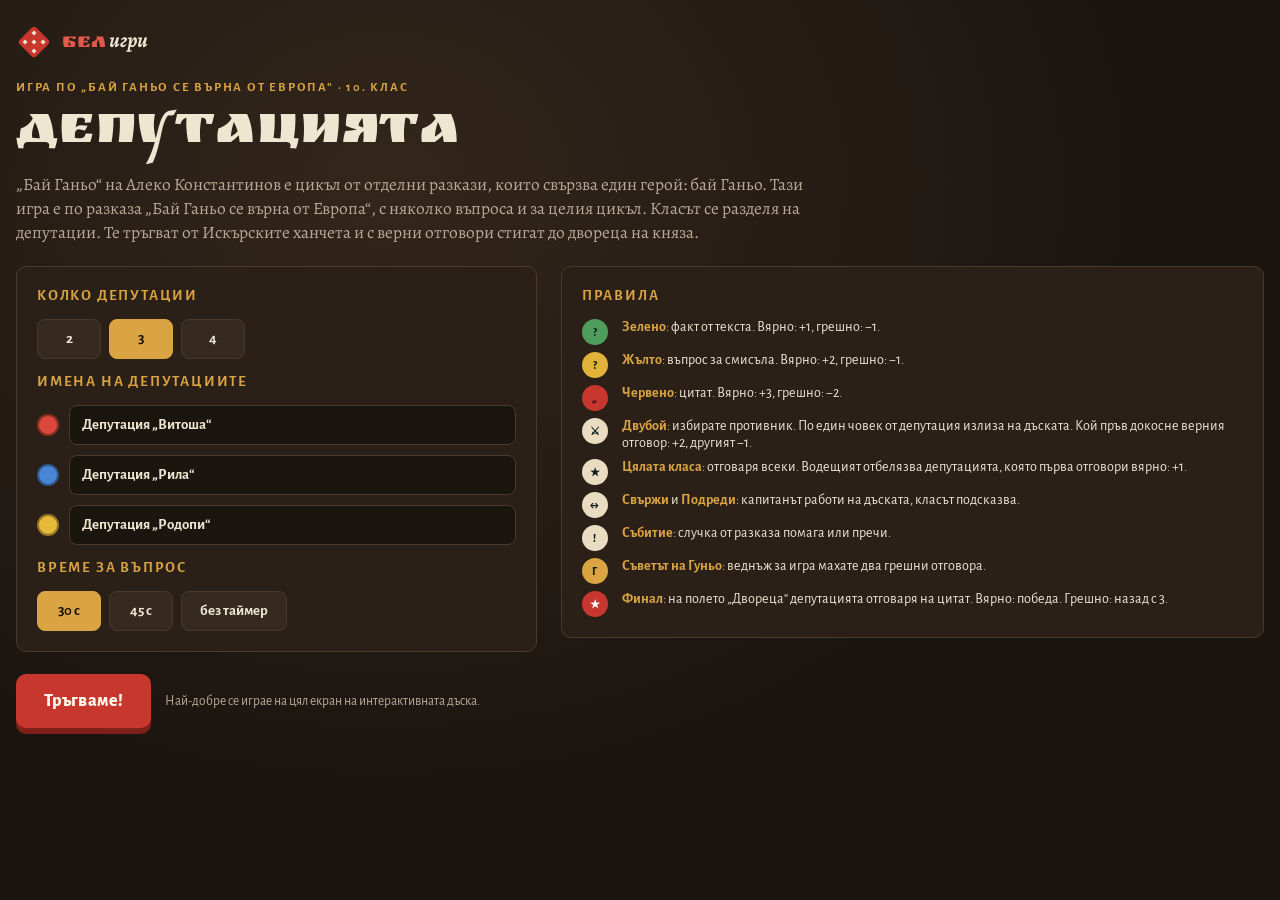
==== bai-ganyo/index.html @ 595e9473 "beligri.org — класни игри по литература за 10. клас Co-Authored-By: Claude Opus 5.5 <noreply@anthrop" ====
<!doctype html>
<html lang="bg">
<head>
<meta charset="utf-8">
<meta name="viewport" content="width=device-width,initial-scale=1,viewport-fit=cover">
<title>Депутацията · „Бай Ганьо се върна от Европа“</title>
<meta name="description" content="Игра за класа по „Бай Ганьо се върна от Европа“ на Алеко Константинов: депутации, зар, въпроси и цитати. 10. клас.">
<link rel="icon" href="/favicon.svg" type="image/svg+xml">
<link rel="preconnect" href="https://fonts.googleapis.com">
<link rel="preconnect" href="https://fonts.gstatic.com" crossorigin>
<link rel="stylesheet" href="https://fonts.googleapis.com/css2?family=Ruslan+Display&family=Alegreya:ital,wght@0,500;0,700;1,500&family=Alegreya+Sans:wght@400;500;700;800&display=swap">
<style>
/* Layout: one-screen game for a classroom board. Map on the left, chetas on the right, cards open over the map. */
:root {
  --ink: #1b1510;          /* coffee-house brown */
  --panel: #2a2018;
  --panel-2: #352920;
  --line: #4b3a2b;
  --linen: #efe6d2;        /* text */
  --muted: #bba996;
  --brass: #d9a441;        /* accent: brass of the Prater bandstand and old coins */
  --flag: #c8372d;
  --q-green: #4f9d5d;
  --q-yellow: #e0b23a;
  --q-red: #c8372d;
  --ok: #5fbf72;
  --bad: #e2584a;
  --font-display: "Ruslan Display", "Alegreya", Georgia, serif;
  --font-text: "Alegreya", Georgia, "Times New Roman", serif;
  --font-ui: "Alegreya Sans", "Segoe UI", Arial, sans-serif;
  --t1: #d9483b; --t2: #4a86d6; --t3: #e6b93a; --t4: #63b86e;
  color-scheme: dark;
}
html, body { height: 100%; }
body {
  background: radial-gradient(ellipse at 30% 20%, #33261b 0%, var(--ink) 60%) fixed, var(--ink);
  color: var(--linen);
  font-family: var(--font-ui);
  font-size: clamp(15px, 1.15vw, 20px);
  padding-left: max(16px, env(safe-area-inset-left, 0px));
  padding-right: max(16px, env(safe-area-inset-right, 0px));
  padding-block: 12px;
  box-sizing: border-box;
  overflow-x: hidden;
}
*, *::before, *::after { box-sizing: border-box; }
button { font: inherit; color: inherit; cursor: pointer; }
button:focus-visible, input:focus-visible { outline: 3px solid var(--brass); outline-offset: 2px; }
h1, h2, h3 { text-wrap: balance; margin: 0; }

/* ---------- setup ---------- */
#setup { max-width: 1360px; margin: 0 auto; display: grid; gap: 22px; padding-block: 12px; }
.title-block { display: grid; gap: 10px; }
.title-block .eyebrow { font-family: var(--font-ui); text-transform: uppercase; letter-spacing: .14em; color: var(--brass); font-weight: 700; font-size: .85em; }
.title-block h1 { font-family: var(--font-display); font-weight: 400; font-size: clamp(2.2rem, 4.4vw, 4.2rem); line-height: 1; color: var(--linen); }
.title-block p { font-family: var(--font-text); font-size: 1.15em; color: var(--muted); max-width: 90ch; margin: 0; }
.setup-grid { display: grid; grid-template-columns: 1fr 1.35fr; gap: 24px; align-items: start; }
.box { background: var(--panel); border: 1px solid var(--line); border-radius: 10px; padding: 20px; display: grid; gap: 14px; min-width: 0; }
.box h2 { font-family: var(--font-ui); font-size: 1em; text-transform: uppercase; letter-spacing: .12em; color: var(--brass); }
.seg { display: flex; gap: 8px; flex-wrap: wrap; }
.seg button { padding: 10px 18px; border-radius: 8px; border: 1px solid var(--line); background: var(--panel-2); font-weight: 700; min-width: 64px; }
.seg button[aria-pressed="true"] { background: var(--brass); color: #1b1407; border-color: var(--brass); }
.team-inputs { display: grid; gap: 10px; }
.team-row { display: flex; align-items: center; gap: 10px; }
.team-row .flag-dot { width: 22px; height: 22px; border-radius: 50%; flex: none; border: 2px solid rgba(0,0,0,.35); }
.team-row input { flex: 1; min-width: 0; padding: 10px 12px; border-radius: 8px; border: 1px solid var(--line); background: var(--ink); color: var(--linen); font: inherit; font-weight: 700; }
.rules { margin: 0; padding: 0; list-style: none; display: grid; gap: 7px; font-size: .95em; color: var(--linen); }
.rules li { display: grid; grid-template-columns: 30px 1fr; gap: 10px; align-items: start; }
.rules .chip { width: 26px; height: 26px; border-radius: 50%; display: grid; place-items: center; font-weight: 800; font-size: .8em; color: #10201b; }
.rules b { color: var(--brass); font-weight: 700; }
.primary { background: var(--flag); color: #fff6ea; border: 0; border-radius: 10px; padding: 16px 28px; font-weight: 800; font-size: 1.2em; letter-spacing: .02em; box-shadow: 0 6px 0 #7f1f19; transition: transform .1s, box-shadow .1s; }
.primary:active { transform: translateY(4px); box-shadow: 0 2px 0 #7f1f19; }
.secondary { background: transparent; border: 1px solid var(--line); border-radius: 8px; padding: 9px 14px; font-weight: 700; color: var(--linen); }
.start-row { display: flex; gap: 14px; align-items: center; flex-wrap: wrap; }
.note { color: var(--muted); font-size: .9em; }

/* ---------- game ---------- */
#game { height: 100%; display: grid; grid-template-columns: minmax(0, 1fr) clamp(260px, 22vw, 360px); gap: 16px; }
.board-wrap { min-width: 0; display: grid; grid-template-rows: auto 1fr auto; gap: 8px; min-height: 0; }
.topbar { display: flex; align-items: baseline; justify-content: space-between; gap: 12px; flex-wrap: wrap; }
.topbar h1 { font-family: var(--font-display); font-weight: 400; font-size: clamp(1.4rem, 2.4vw, 2.3rem); }
.topbar .tools { display: flex; gap: 8px; flex-wrap: wrap; }
.board { min-height: 0; display: grid; place-items: center; background: var(--panel); border: 1px solid var(--line); border-radius: 12px; overflow: hidden; }
.board svg { width: 100%; height: 100%; max-height: 100%; display: block; }
.legend { display: flex; gap: 14px; flex-wrap: wrap; font-size: .85em; color: var(--muted); }
.legend span { display: inline-flex; align-items: center; gap: 6px; }
.legend i { width: 14px; height: 14px; border-radius: 50%; display: inline-block; }

.side { display: grid; grid-template-rows: auto auto 1fr; gap: 12px; min-height: 0; min-width: 0; }
.turn-box { background: var(--panel); border: 1px solid var(--line); border-radius: 12px; padding: 16px; display: grid; gap: 12px; justify-items: center; text-align: center; }
.turn-label { font-size: .8em; text-transform: uppercase; letter-spacing: .14em; color: var(--muted); }
.turn-name { font-family: var(--font-text); font-weight: 700; font-size: 1.5em; line-height: 1.1; }
.dice { width: 112px; height: 112px; border-radius: 18px; background: #f3ead6; border: 0; display: grid; grid-template-columns: repeat(3, 1fr); grid-template-rows: repeat(3, 1fr); padding: 16px; box-shadow: 0 7px 0 #b7a986, 0 10px 24px rgba(0,0,0,.4); transition: transform .1s; }
.dice:active { transform: translateY(4px); box-shadow: 0 3px 0 #b7a986; }
.dice:disabled { opacity: .45; cursor: default; }
.dice .pip { width: 18px; height: 18px; border-radius: 50%; background: #1d1a14; place-self: center; visibility: hidden; }
.dice .pip.on { visibility: visible; }
.dice.rolling { animation: shake .5s linear; }
@keyframes shake { 0%{transform:rotate(0)} 25%{transform:rotate(-14deg)} 50%{transform:rotate(12deg)} 75%{transform:rotate(-8deg)} 100%{transform:rotate(0)} }
.dice-hint { font-size: .9em; color: var(--muted); min-height: 1.3em; }

.teams { display: grid; gap: 8px; }
.team-card { display: grid; grid-template-columns: 14px 1fr auto; gap: 10px; align-items: center; background: var(--panel); border: 1px solid var(--line); border-radius: 10px; padding: 10px 12px; }
.team-card.active { border-color: var(--brass); box-shadow: inset 0 0 0 1px var(--brass); }
.team-card .bar { width: 14px; height: 100%; min-height: 34px; border-radius: 4px; }
.team-card .nm { font-weight: 700; line-height: 1.15; min-width: 0; overflow-wrap: anywhere; }
.team-card .meta { font-size: .8em; color: var(--muted); display: flex; gap: 8px; flex-wrap: wrap; }
.team-card .pos { font-variant-numeric: tabular-nums; font-weight: 800; font-size: 1.2em; color: var(--brass); }
.log { background: var(--panel); border: 1px solid var(--line); border-radius: 12px; padding: 12px 14px; overflow: auto; min-height: 80px; }
.log h3 { font-size: .8em; text-transform: uppercase; letter-spacing: .14em; color: var(--muted); margin-bottom: 6px; }
.log ol { list-style: none; padding: 0; margin: 0; display: grid; gap: 6px; font-size: .9em; }
.log li:first-child { color: var(--linen); }
.log li { color: var(--muted); }

/* svg pieces */
.cell-circle { stroke: #0b1512; stroke-width: 3; }
.cell-icon { fill: #10201b; font-family: var(--font-ui); font-weight: 800; font-size: 22px; text-anchor: middle; dominant-baseline: central; pointer-events: none; }
.station-label { font-family: var(--font-ui); font-weight: 700; font-size: 17px; letter-spacing: .08em; text-transform: uppercase; fill: var(--linen); }
.station-bg { fill: var(--ink); opacity: .82; }
.token { transition: transform .22s ease-out; }
.token circle { stroke: #0b1512; stroke-width: 3; }
.token text { font-family: var(--font-ui); font-weight: 800; font-size: 16px; fill: #0b1512; text-anchor: middle; dominant-baseline: central; }
.token.active circle { stroke: #fff6ea; stroke-width: 4; }

/* ---------- overlay card ---------- */
.overlay { position: fixed; inset: 0; background: rgba(6, 12, 10, .78); display: grid; place-items: center; padding: 16px; padding-left: max(16px, env(safe-area-inset-left, 0px)); padding-right: max(16px, env(safe-area-inset-right, 0px)); z-index: 20; overflow: auto; }
.card { width: min(1200px, 100%); background: #f3ead6; color: #1d1a14; border-radius: 14px; padding: clamp(18px, 2.4vw, 40px); display: grid; gap: clamp(14px, 1.6vw, 24px); box-shadow: 0 20px 60px rgba(0,0,0,.55); position: relative; }
.card-head { display: flex; justify-content: space-between; align-items: center; gap: 12px; flex-wrap: wrap; }
.kind { display: inline-flex; align-items: center; gap: 10px; font-weight: 800; text-transform: uppercase; letter-spacing: .12em; font-size: .9em; }
.kind i { width: 18px; height: 18px; border-radius: 50%; display: inline-block; }
.who { font-weight: 700; display: inline-flex; gap: 8px; align-items: center; }
.who i { width: 14px; height: 14px; border-radius: 50%; display: inline-block; }
.q-text { font-family: var(--font-text); font-weight: 700; font-size: clamp(1.4rem, 2.6vw, 2.6rem); line-height: 1.2; text-wrap: balance; }
.q-quote { font-family: var(--font-text); font-style: italic; font-weight: 500; font-size: clamp(1.5rem, 2.8vw, 2.8rem); line-height: 1.25; border-left: 6px solid var(--q-red); padding-left: .6em; }
.q-sub { font-weight: 700; color: #5a5242; font-size: 1.1em; }
.options { display: grid; grid-template-columns: 1fr 1fr; gap: 14px; }
.opt { text-align: left; background: #fffaf0; border: 2px solid #d9cdb2; border-radius: 12px; padding: 18px 20px; font-size: clamp(1.05rem, 1.7vw, 1.6rem); font-weight: 700; color: #1d1a14; display: flex; gap: 14px; align-items: center; min-height: 76px; }
.opt .ltr { width: 40px; height: 40px; border-radius: 50%; background: #1d1a14; color: #f3ead6; display: grid; place-items: center; flex: none; font-size: .85em; }
.opt:hover:not(:disabled) { border-color: #1d1a14; }
.opt:disabled { cursor: default; }
.opt.correct { background: #d7efd9; border-color: #2f8a44; }
.opt.wrong { background: #f6d3cd; border-color: #b23a2c; }
.opt.gone { opacity: .25; }
.timer { height: 10px; background: #e2d7bd; border-radius: 6px; overflow: hidden; }
.timer > div { height: 100%; background: #1d1a14; width: 100%; transition: width 1s linear; }
.timer.low > div { background: var(--q-red); }
.card-foot { display: flex; gap: 12px; justify-content: space-between; align-items: center; flex-wrap: wrap; }
.btn-dark { background: #1d1a14; color: #f3ead6; border: 0; border-radius: 10px; padding: 14px 26px; font-weight: 800; font-size: 1.1em; }
.btn-ghost { background: transparent; color: #1d1a14; border: 2px solid #1d1a14; border-radius: 10px; padding: 12px 20px; font-weight: 800; }
.btn-ghost:disabled { opacity: .35; cursor: default; }
.verdict { display: grid; gap: 8px; background: #fffaf0; border-radius: 12px; padding: 16px 20px; border: 2px solid #d9cdb2; }
.verdict .v-title { font-weight: 800; font-size: 1.3em; }
.verdict .v-title.ok { color: #2f8a44; }
.verdict .v-title.bad { color: #b23a2c; }
.verdict .v-note { font-family: var(--font-text); font-size: 1.15em; line-height: 1.4; }
.verdict .v-ch { font-size: .9em; color: #6b624f; font-weight: 700; }

/* duel */
.duel { display: grid; grid-template-columns: 1fr 1fr; gap: 18px; }
.duel-side { border-radius: 12px; padding: 14px; display: grid; gap: 10px; border: 4px solid; background: #fffaf0; }
.duel-side h3 { font-size: 1.1em; display: flex; justify-content: space-between; gap: 8px; }
.duel-side .options { grid-template-columns: 1fr; gap: 10px; }
.duel-side .opt { min-height: 60px; padding: 12px 14px; font-size: clamp(1rem, 1.4vw, 1.35rem); }
.pick-row { display: flex; gap: 12px; flex-wrap: wrap; }
.pick-row button { border: 0; border-radius: 10px; padding: 16px 22px; font-weight: 800; font-size: 1.1em; color: #10201b; }

/* match & order */
.match { display: grid; grid-template-columns: 1fr 1fr; gap: 14px 28px; }
.match .col { display: grid; gap: 12px; align-content: start; }
.m-item { background: #fffaf0; border: 2px solid #d9cdb2; border-radius: 12px; padding: 14px 16px; font-weight: 700; font-size: clamp(1rem, 1.5vw, 1.4rem); text-align: left; min-height: 64px; display: flex; align-items: center; gap: 12px; color: #1d1a14; }
.m-item .tag { width: 30px; height: 30px; border-radius: 50%; flex: none; display: grid; place-items: center; font-size: .8em; color: #fff; background: #b8ad93; }
.m-item.sel { border-color: #1d1a14; box-shadow: 0 0 0 3px #1d1a14 inset; }
.m-item.ok { background: #d7efd9; border-color: #2f8a44; }
.m-item.bad { background: #f6d3cd; border-color: #b23a2c; }
.order-list { display: grid; gap: 12px; }
.m-item .num { width: 34px; height: 34px; border-radius: 50%; display: grid; place-items: center; flex: none; background: #e2d7bd; color: #1d1a14; font-weight: 800; }
.m-item .num.set { background: #1d1a14; color: #f3ead6; }

/* event & win */
.event-title { font-family: var(--font-display); font-weight: 400; font-size: clamp(1.8rem, 3.6vw, 3.4rem); line-height: 1.05; }
.event-text { font-family: var(--font-text); font-size: clamp(1.2rem, 2vw, 1.9rem); line-height: 1.35; }
.fx { font-weight: 800; font-size: 1.3em; color: #7f1f19; }
.win-title { font-family: var(--font-display); font-weight: 400; font-size: clamp(2.2rem, 5vw, 4.6rem); line-height: 1.02; }
.stats { display: grid; gap: 8px; }
.stats div { display: flex; justify-content: space-between; gap: 12px; border-bottom: 1px solid #d9cdb2; padding-block: 6px; font-weight: 700; font-variant-numeric: tabular-nums; }

@media (max-width: 900px) {
  #game { grid-template-columns: 1fr; height: auto; }
  .setup-grid { grid-template-columns: 1fr; }
  .options, .duel, .match { grid-template-columns: 1fr; }
}
@media (prefers-reduced-motion: reduce) {
  .token { transition: none; }
  .dice.rolling { animation: none; }
  .timer > div { transition: none; }
}
[hidden] { display: none !important; }
body { margin: 0; }
/* site logo, same as on beligri.org pages */
.logo { justify-self: start; display: inline-flex; align-items: center; gap: 10px; color: var(--linen); text-decoration: none; margin-bottom: 10px; }
.logo-mark { width: 36px; height: 36px; flex: none; transition: transform .35s cubic-bezier(.3,1.6,.5,1); }
.logo:hover .logo-mark { transform: rotate(90deg); }
.logo-word { font-size: 1.3rem; line-height: 1; }
.logo-word b { font-family: var(--font-display); font-weight: 400; color: #e2584a; }
.logo-word i { font-family: var(--font-text); font-weight: 700; }
</style>
</head>
<body>
<!-- ============ SETUP ============ -->
<section id="setup">
  <div class="title-block">
    <a class="logo" href="/" aria-label="БЕЛ игри, към началото"><svg class="logo-mark" viewBox="0 0 40 40" aria-hidden="true"><rect x="7" y="7" width="26" height="26" rx="4" transform="rotate(45 20 20)" fill="#c8372d"/><g fill="#efe6d2"><rect x="18" y="18" width="4" height="4" transform="rotate(45 20 20)"/><rect x="18" y="8" width="4" height="4" transform="rotate(45 20 10)"/><rect x="18" y="28" width="4" height="4" transform="rotate(45 20 30)"/><rect x="8" y="18" width="4" height="4" transform="rotate(45 10 20)"/><rect x="28" y="18" width="4" height="4" transform="rotate(45 30 20)"/></g></svg><span class="logo-word"><b>БЕЛ</b> <i>игри</i></span></a>
    <span class="eyebrow">Игра по „Бай Ганьо се върна от Европа“ · 10. клас</span>
    <h1>Депутацията</h1>
    <p>„Бай Ганьо“ на Алеко Константинов е цикъл от отделни разкази, които свързва един герой: бай Ганьо. Тази игра е по разказа „Бай Ганьо се върна от Европа“, с няколко въпроса и за целия цикъл. Класът се разделя на депутации. Те тръгват от Искърските ханчета и с верни отговори стигат до двореца на княза.</p>
  </div>
  <div class="setup-grid">
    <div class="box">
      <h2>Колко депутации</h2>
      <div class="seg" id="countSeg" role="group" aria-label="Брой депутации">
        <button type="button" data-n="2" aria-pressed="false">2</button>
        <button type="button" data-n="3" aria-pressed="true">3</button>
        <button type="button" data-n="4" aria-pressed="false">4</button>
      </div>
      <h2>Имена на депутациите</h2>
      <div class="team-inputs" id="teamInputs"></div>
      <h2>Време за въпрос</h2>
      <div class="seg" id="timeSeg" role="group" aria-label="Време за въпрос">
        <button type="button" data-t="30" aria-pressed="true">30 с</button>
        <button type="button" data-t="45" aria-pressed="false">45 с</button>
        <button type="button" data-t="0" aria-pressed="false">без таймер</button>
      </div>
    </div>
    <div class="box">
      <h2>Правила</h2>
      <ul class="rules">
        <li><span class="chip" style="background:var(--q-green)">?</span><span><b>Зелено</b>: факт от текста. Вярно: +1, грешно: −1.</span></li>
        <li><span class="chip" style="background:var(--q-yellow)">?</span><span><b>Жълто</b>: въпрос за смисъла. Вярно: +2, грешно: −1.</span></li>
        <li><span class="chip" style="background:var(--q-red)">„</span><span><b>Червено</b>: цитат. Вярно: +3, грешно: −2.</span></li>
        <li><span class="chip" style="background:#e9dcc0">⚔</span><span><b>Двубой</b>: избирате противник. По един човек от депутация излиза на дъската. Кой пръв докосне верния отговор: +2, другият −1.</span></li>
        <li><span class="chip" style="background:#e9dcc0">★</span><span><b>Цялата класа</b>: отговаря всеки. Водещият отбелязва депутацията, която първа отговори вярно: +1.</span></li>
        <li><span class="chip" style="background:#e9dcc0">↔</span><span><b>Свържи</b> и <b>Подреди</b>: капитанът работи на дъската, класът подсказва.</span></li>
        <li><span class="chip" style="background:#e9dcc0">!</span><span><b>Събитие</b>: случка от разказа помага или пречи.</span></li>
        <li><span class="chip" style="background:var(--brass)">Г</span><span><b>Съветът на Гуньо</b>: веднъж за игра махате два грешни отговора.</span></li>
        <li><span class="chip" style="background:var(--flag);color:#fff">★</span><span><b>Финал</b>: на полето „Двореца“ депутацията отговаря на цитат. Вярно: победа. Грешно: назад с 3.</span></li>
      </ul>
    </div>
  </div>
  <div class="start-row">
    <button type="button" class="primary" id="startBtn">Тръгваме!</button>
    <span class="note">Най-добре се играе на цял екран на интерактивната дъска.</span>
  </div>
</section>

<!-- ============ GAME ============ -->
<section id="game" hidden>
  <div class="board-wrap">
    <div class="topbar">
      <h1>Депутацията</h1>
      <div class="tools">
        <button type="button" class="secondary" id="fsBtn">Цял екран</button>
        <button type="button" class="secondary" id="rulesBtn">Правила</button>
        <button type="button" class="secondary" id="newBtn">Нова игра</button>
      </div>
    </div>
    <div class="board"><svg id="boardSvg" viewBox="0 0 1000 600" role="img" aria-label="Игрално поле: пътят от Искърските ханчета до двореца"></svg></div>
    <div class="legend">
      <span><i style="background:var(--q-green)"></i>факт</span>
      <span><i style="background:var(--q-yellow)"></i>смисъл</span>
      <span><i style="background:var(--q-red)"></i>цитат</span>
      <span><i style="background:#e9dcc0"></i>двубой · цялата класа · свържи · подреди · събитие</span>
    </div>
  </div>
  <aside class="side">
    <div class="turn-box">
      <span class="turn-label">На ход е</span>
      <span class="turn-name" id="turnName"></span>
      <button type="button" class="dice" id="dice" aria-label="Хвърли зара"></button>
      <span class="dice-hint" id="diceHint">Докоснете зара</span>
    </div>
    <div class="teams" id="teamList"></div>
    <div class="log"><h3>Какво стана</h3><ol id="log"></ol></div>
  </aside>
</section>

<div class="overlay" id="overlay" hidden><div class="card" id="card"></div></div>

<script>
/* =====================================================================
   ВЪПРОСИ. Добавяйте нови въпроси тук.
   t: 'g' зелено (факт), 'y' жълто (смисъл), 'r' червено (цитат)
   q: въпрос; quote: цитат (само за червени); o: 4 отговора; a: номер на верния (0–3)
   n: кратко обяснение; ch: част от разказа или „Цикълът“
   ===================================================================== */
const QUESTIONS = [
  // ---- Цикълът „Бай Ганьо“
  { t:'g', k:['cikal'], q:'Какво представлява „Бай Ганьо“ на Алеко Константинов?', o:['Цикъл от отделни разкази с един и същ герой','Роман в три части с един сюжет','Поема в песни','Комедия в пет действия'], a:0, n:'Всеки разказ е завършена история. Обединява ги героят: бай Ганьо.', ch:'Цикълът „Бай Ганьо“' },
  { t:'g', k:['podzaglavie'], q:'Какво е подзаглавието на цикъла „Бай Ганьо“?', o:['„Невероятни разкази за един съвременен българин“','„Записки по българските въстания“','„Разкази за едно пътуване“','„Сцени из живота на един депутат“'], a:0, n:'Подзаглавието подсказва, че бай Ганьо е съвременник на автора, а разказите са „невероятни“, но за нещо истинско.', ch:'Цикълът „Бай Ганьо“' },
  { t:'y', k:['cikal'], q:'Какво свързва отделните разкази в цикъла „Бай Ганьо“?', o:['Един и същ герой: бай Ганьо','Един и същ разказвач','Едно и също място','Една и съща година'], a:0, n:'Разказите се разказват от различни хора в една компания приятели, но героят винаги е бай Ганьо.', ch:'Цикълът „Бай Ганьо“' },
  { t:'y', k:['povrat'], q:'С какво разказът „Бай Ганьо се върна от Европа“ променя цикъла?', o:['Героят се връща в България и влиза в политиката','Героят тръгва за пръв път в чужбина','Героят умира','Героят става учител'], a:0, n:'Първите разкази са за пътуването из Европа. С този разказ започват разказите за бай Ганьо в българския обществен живот.', ch:'Цикълът „Бай Ганьо“' },
  { t:'y', k:['evropa'], q:'Кои по-ранни разкази от цикъла припомня бай Ганьо, когато се хвали пред Гуньо?', o:['„Бай Ганьо у Иречека“ и „Бай Ганьо в Дрезден“','„Бай Ганьо журналист“ и „Бай Ганьо прави избори“','„Бай Ганьо в Русия“ и „Бай Ганьо в Швейцария“','Никои, той не говори за Европа'], a:0, n:'„Туй Иречек-Миречек… зяпнали са ме слушали“ и „мен англичани, мен американци ихтибар са ми правили в Дрезден“.', ch:'Разказът: новият адрес' },

  // ---- Началото и Искърските ханчета
  { t:'g', k:['novina'], q:'Кой донася на компанията новината, че бай Ганьо се е върнал от Европа?', o:['Марк Аврелий','Арпакаш','Мойше','Ожилката'], a:0, n:'„Чухте ли новината?“, извиква Марк Аврелий, щом влиза запъхтян в стаята. После той разказва цялата история.', ch:'Разказът: началото' },
  { t:'g', k:['hancheta'], q:'Къде Марк Аврелий среща бай Ганьо?', o:['При Искърските ханчета, към Враждебна','В кафене „Панаха“ в София','На гарата във Виена','В двореца на княза'], a:0, n:'В неделя той отива там с Герванича и вижда как пристига файтонът на бай Ганьо.', ch:'Разказът: при ханчетата' },
  { t:'g', k:['vratovruzka'], q:'Какво ново има в бай Ганьо след Европа?', o:['Вратовръзка','Цилиндър','Бастун','Очила'], a:0, n:'„Същият бай Ганьо… с тая разлика само, че си турил вратовръзка.“', ch:'Разказът: при ханчетата' },
  { t:'g', k:['sputnici'], q:'С кого пътува бай Ганьо?', o:['С бай Михал и Гуньо','С Марк Аврелий и Герванича','С Арпакаш и Мойше','Сам'], a:0, n:'Тримата са депутация: Ганьо Балкански, Михал Михалев и Гуньо Килипирчиков.', ch:'Разказът: при ханчетата' },
  { t:'g', k:['deputacia'], q:'Защо бай Ганьо и другарите му пътуват към София?', o:['Да молят княза да не приема оставката на Стамболов','Да купят стока за дюкяна','Да гласуват на избори','Да видят Витоша'], a:0, n:'Носят адрес от името на „11 000 най-видни граждани“: „Сакън, Ваше Царско Височество!“', ch:'Разказът: при ханчетата' },
  { t:'g', k:['armagani'], q:'Какво носи депутацията в дисагите?', o:['Мускали, армагани за големеца','Пари за изборите','Вестници','Книги за училището'], a:0, n:'„Гледай да не ги блъснеш някъде, да не строшиш мускалите, зере няма с какво да се отсрамим пред… оногова.“', ch:'Разказът: при ханчетата' },
  { t:'y', k:['vratovruzka'], q:'Какво показва вратовръзката на бай Ганьо след Европа?', o:['Европа го е променила само отвън','Станал е истински европеец','Иска да се хареса на княза','Забравил е България'], a:0, n:'Той е „същият бай Ганьо“, само с вратовръзка и с „чувство на собствено достойнство и преимущество пред окръжающите“.', ch:'Разказът: при ханчетата' },
  { t:'y', k:['prater'], q:'Защо бай Ганьо въздиша „Ех, Пратер, Пратер!“?', o:['Иска да покаже, че е видял свят и стои над другите','Липсват му приятелите от Виена','Не харесва Витоша','Иска да заведе другарите си там'], a:0, n:'Пратер е голям парк във Виена. Бай Ганьо гледа отвисоко своите „невежи спътници“: „Живи да ви оплача аз вас.“', ch:'Разказът: при ханчетата' },
  { t:'y', k:['apatiya'], q:'Защо Марк Аврелий говори дълго за кафенетата и за Витоша?', o:['Ядосан е на апатията и застоя на хората около себе си','Иска да продаде вила','Хвали бай Ганьо','Обяснява пътя до Враждебна'], a:0, n:'„Просто яд ме е, като гледам каква апатия ни е вдървила.“ Чужденците работят шест дни, а седмия се радват на природата.', ch:'Разказът: началото' },

  // ---- Вестникът
  { t:'g', k:['vestnik'], q:'Какъв вестник има в кръчмата?', o:['„Свободно слово“','„Свобода“','„Знаме“','„Независимост“'], a:0, n:'Бай Ганьо пита „„Свобода“ ли?“, а слугата отговаря: „„Свободно слово“, господине.“', ch:'Разказът: вестникът' },
  { t:'g', k:['dete'], q:'Какво пее момченцето пред кръчмата?', o:['„Долу Стамболов!“','„Шуми Марица“ с истинските думи','„Зелен листец“','Църковна песен'], a:0, n:'То пее „Долу Стамболов!“ по мелодията на „Шуми Марица“, а хората наоколо се смеят и ръкопляскат.', ch:'Разказът: вестникът' },
  { t:'g', k:['strazhar'], q:'Кой минава по шосето, докато младежите викат „Долу!“?', o:['Конен полицейски стражар','Князът с файтон','Онбашията','Иречек'], a:0, n:'Стражарят не вади шашката, а се усмихва добродушно. Това стряска депутацията повече, отколкото би я стреснал вулкан на Витоша.', ch:'Разказът: вестникът' },
  { t:'g', k:['zelen'], q:'Каква песен си свири бай Ганьо, докато се промъква към вестника?', o:['„Зелен листец“','„Шуми Марица“','„Снощи си минах край Севлиево“','„Долу Стамболов“'], a:0, n:'Той я усилва, „за да заглуши шума на вестника“.', ch:'Разказът: вестникът' },
  { t:'g', k:['konyak'], q:'Какво изпуска бай Ганьо до тезгяха?', o:['Бутилка коняк','Чашата с чай','Дисагите','Вестника'], a:0, n:'Чете „Падна Стамбол…“ и „сърцето на Ганя падна в ботушите му“.', ch:'Разказът: вестникът' },
  { t:'g', k:['padna'], q:'Какво научава бай Ганьо от вестника?', o:['Стамболов е паднал, на власт е Стоилов','Князът е абдикирал','Започнала е война','Ще има избори'], a:0, n:'„Стамболов ефенди боклатмъш! Стоилов сега…“', ch:'Разказът: вестникът' },
  { t:'y', k:['strazhar'], q:'Защо спокойният стражар стряска депутацията?', o:['Разбират, че властта се е сменила','Мислят, че ще ги арестува','Той е техен познат','Носи писмо от княза'], a:0, n:'Щом стражарят не наказва викащите „Долу Стамболов!“, значи Стамболов вече не е силен.', ch:'Разказът: вестникът' },
  { t:'y', k:['opleskahme'], q:'Какво значи „Оплескахме я ний нея!“?', o:['Сбъркали са, като са застанали на страната на падналата власт','Изцапали са дрехите си','Изпуснали са файтона','Забравили са армаганите'], a:0, n:'Те пътуват да защитят Стамболов точно когато той пада.', ch:'Разказът: вестникът' },

  // ---- Новият адрес
  { t:'g', k:['11000'], q:'Колко души всъщност са подписали адреса на „11 000 най-видни граждани“?', o:['Единадесет','Сто и единадесет','Хиляда','Единадесет хиляди'], a:0, n:'„Махни хилядите, колко остава?“ „Единадесет души.“ Бай Михал ги е събирал със стражар.', ch:'Разказът: новият адрес' },
  { t:'g', k:['adres2'], q:'Кой пише новия адрес до княза?', o:['Гуньо','Бай Ганьо','Бай Михал','Марк Аврелий'], a:0, n:'Гуньо, „едно парче адвокатин“, обръща стария адрес наопаки.', ch:'Разказът: новият адрес' },
  { t:'y', k:['adres2'], q:'Защо депутацията пише адреса „наопаки“?', o:['За да се хареса на новата власт','За да се пошегува с княза','Защото старият е изгубен','Защото Гуньо не харесва стила'], a:0, n:'Същите хора за минути сменят хвалбите с ругатни. Така Алеко осмива нагаждането към всяка власт.', ch:'Разказът: новият адрес' },
  { t:'y', k:['latinski'], q:'Защо Гуньо оставя „O tempora, o mores!“ без промяна?', o:['Празната фраза става навсякъде, каквото и да се твърди','Защото е измислена от княза','Защото бай Ганьо я е написал','Защото е най-важната част от адреса'], a:0, n:'„То, дето и да го туриш, все си е на мястото…“ Красивите думи нямат смисъл за тях.', ch:'Разказът: новият адрес' },
  { t:'y', k:['vyatar'], q:'Защо бай Ганьо иска да пише „и тъй, и тъй“ за русите и немците?', o:['Не знае накъде ще тръгне новата власт и иска да угоди на всички','Обича и русите, и немците','Така го е учил Иречек','Иска да обиди княза'], a:0, n:'„Като не знаем още какъв вятър вее, да турим и тъй, и тъй.“', ch:'Разказът: новият адрес' },
  { t:'y', k:['gospodin'], q:'Защо бай Ганьо иска в адреса да пише „господин Ганьо“?', o:['Да изглежда по-важен пред княза','Защото е забравил фамилията си','Защото така се пише във Виена','За да не го познаят'], a:0, n:'„Да види княза, че не сме някоя долна работа хора.“', ch:'Разказът: новият адрес' },

  // ---- Краят
  { t:'g', k:['telegrama'], q:'Какво съобщава телеграмата от града на депутацията?', o:['Че бай Ганьо и другарите му са самозвана депутация','Че бай Ганьо е избран за депутат','Че Стамболов се връща на власт','Че мускалите са пристигнали'], a:0, n:'Подписана е от „хиляди“ граждани, които пращат към столицата истинските народни избраници.', ch:'Разказът: краят' },
  { t:'g', k:['hotel'], q:'Какво намира Марк Аврелий в хотела на бай Ганьо?', o:['Празна стая и задраскано писмо до вестник','Бай Ганьо, който спи','Дисагите с мускалите','Новия адрес до княза'], a:0, n:'Депутацията е заминала. На масата има писмо, в което думите са зачерквани и сменяни с противоположни.', ch:'Разказът: краят' },
  { t:'y', k:['pismo'], q:'Какво показва зачеркнатото писмо в хотела?', o:['Бай Ганьо се колебае на чия страна да застане','Бай Ганьо не може да пише','Бай Ганьо се разкайва','Бай Ганьо пише роман'], a:0, n:'„Патриоти“ е зачеркнато и сменено с „пладнешки хайдути“, а после пак с „патриоти“.', ch:'Разказът: краят' },

  // ---- Цитати (червени)
  { t:'r', k:['novina'], quote:'„Бай Ганьо се върнал от Европа!“', q:'Кой носи тази новина на компанията?', o:['Марк Аврелий','Бай Михал','Гуньо','Герванич'], a:0, n:'С тази новина започва разказът. Марк Аврелий е видял бай Ганьо при Искърските ханчета.', ch:'Разказът: началото' },
  { t:'r', k:['apatiya'], quote:'„Работи шест дни — седмия гуляй!“', q:'За кого говори Марк Аврелий?', o:['За чужденците занаятчии при Искърските ханчета','За бай Ганьо и другарите му','За приятелите си от кафенето','За депутацията'], a:0, n:'Тенекеджии, железари, дърводелци с целите си семейства. Марк Аврелий ги дава за пример на заседелите в кафенетата.', ch:'Разказът: началото' },
  { t:'r', k:['prater'], quote:'„Ех, Пратер, Пратер!“', q:'Кой въздиша така?', o:['Бай Ганьо','Бай Михал','Марк Аврелий','Гуньо'], a:0, n:'Бай Ганьо слиза от файтона и показва, че е видял Виена.', ch:'Разказът: при ханчетата' },
  { t:'r', k:['prater'], quote:'„Живи да ви оплача аз вас.“', q:'Към кого се обръща бай Ганьо?', o:['Към спътниците си, които не са виждали Европа','Към чужденците на поляната','Към стражаря','Към Гуньо, който сбърка адреса'], a:0, n:'Бай Ганьо смята, че другарите му не могат да разберат „какво нещо е туй Пратера“.', ch:'Разказът: при ханчетата' },
  { t:'r', k:['golemec'], quote:'„…тука всичко е големеца; замажеш ли му очите — тръгни по бели гащи.“', q:'Какво мисли бай Ганьо за властта?', o:['Че всичко се урежда с подаръци за силния човек','Че князът е справедлив','Че законът е над всички','Че властта не го интересува'], a:0, n:'Затова носи армагани на големеца, а за княза не.', ch:'Разказът: при ханчетата' },
  { t:'r', k:['mechka'], quote:'„…мечка страх, мен не страх — ще погледна вестника…“', q:'Кой се окуражава така?', o:['Бай Ганьо','Бай Михал','Гуньо','Слугата'], a:0, n:'Смелостта му стига само дотам, че да чете вестника с „изкривени надясно очи“.', ch:'Разказът: вестникът' },
  { t:'r', k:['padna'], quote:'„Беше!“', q:'Какво иска да каже бай Ганьо с тази дума?', o:['Стамболов вече не е на власт','Вестникът е стар','Кафето е изпито','Пътят е свършил'], a:0, n:'После добавя: „Свърши се тя!“', ch:'Разказът: вестникът' },
  { t:'r', k:['opleskahme'], quote:'„Оплескахме я ний нея!“', q:'Кой казва това и кога?', o:['Бай Ганьо, когато разбира, че Стамболов е паднал','Бай Михал, когато изпуска мускалите','Гуньо, когато сбърква адреса','Марк Аврелий, когато закъснява'], a:0, n:'Бай Ганьо го повтаря и когато научава от вестника, че работата „е свършена“.', ch:'Разказът: вестникът' },
  { t:'r', k:['adres1'], quote:'„Петвековното ни робство е приятен сън в сравнение с грозния удар…“', q:'От кой текст са тези думи?', o:['От първия адрес, който моли княза да не приема оставката на Стамболов','От новия адрес за Стоилов','От писмото до вестника','От телеграмата на гражданите'], a:0, n:'В новия адрес Гуньо обръща изречението: освобождението „е нищо в сравнение с бляскавото събитие“.', ch:'Разказът: новият адрес' },
  { t:'r', k:['11000'], quote:'„Махни хилядите, колко остава?“', q:'За какво пита бай Ганьо?', o:['За подписите под адреса','За парите в кесията','За пътя до София','За гостите в кръчмата'], a:0, n:'Под адреса пише „11 000 най-видни граждани“, а те са единадесет души.', ch:'Разказът: новият адрес' },
  { t:'r', k:['adres2'], quote:'„…този Калигула, този Тамерлан на българския небосклон.“', q:'Кого наричат така в новия адрес?', o:['Стамболов','Стоилов','Княза','Бай Ганьо'], a:0, n:'В стария адрес същият човек е „този Цицерон, този Нютон на българския небосклон“.', ch:'Разказът: новият адрес' },
  { t:'r', k:['latinski'], quote:'„O tempora, o mores!“… Туй може да си остане.', q:'Кой решава така, докато пише новия адрес?', o:['Гуньо','Бай Ганьо','Бай Михал','Марк Аврелий'], a:0, n:'„То, дето и да го туриш, все си е на мястото…“', ch:'Разказът: новият адрес' },
  { t:'r', k:['vyatar'], quote:'„Сега ний, като не знаем още какъв вятър вее, да турим и тъй, и тъй…“', q:'Какво показват тези думи на бай Ганьо?', o:['Готовност да угоди на всяка власт','Смелост да каже истината','Страх от бурята','Любов към природата'], a:0, n:'Депутацията не знае как новата власт ще се отнася към Русия и иска да угоди на всички.', ch:'Разказът: новият адрес' },
  { t:'r', k:['evropa'], quote:'„Ти знаеш ли, че аз цяла Европа съм изходил?“', q:'На кого крещи бай Ганьо тези думи?', o:['На Гуньо','На бай Михал','На слугата','На файтонджията'], a:0, n:'Гуньо се осмелява да каже, че „хем-хем“ не се говори пред княз.', ch:'Разказът: новият адрес' },
  { t:'r', k:['pismo'], quote:'„На маймуни ни обърнахте, да ви вземе дявола с маскари…“', q:'Къде са написани тези думи?', o:['Под зачеркнатите редове в писмото в хотела','В адреса до княза','Във вестник „Свободно слово“','В телеграмата от града'], a:0, n:'С тези думи завършва разказът. Бай Ганьо обвинява другите, а не себе си.', ch:'Разказът: краят' }
];

/* Свържи: по 4 двойки */
const MATCHES = [
  { k:['sputnici','11000'], title:'Свържете героя с описанието', ch:'„Бай Ганьо се върна от Европа“', pairs:[
    ['Бай Ганьо','води депутацията и се хвали с Европа'], ['Бай Михал','събирал подписите със стражар'], ['Гуньо','„парче адвокатин“, пише новия адрес'], ['Марк Аврелий','разказва историята на компанията'] ] },
  { k:['adres2','latinski','gospodin'], title:'Какво пишат в новия адрес вместо старото?', ch:'Разказът: новият адрес', pairs:[
    ['„този Цицерон, този Нютон“','„този Калигула, този Тамерлан“'], ['„Timeo Danaos et dona ferentes“','„Vox populi, vox dei“'], ['„да подкопаят“','„да закрепят“'], ['„Ганьо Балкански“','„господин Ганьо“'] ] },
  { k:['cikal'], title:'Свържете разказа от цикъла с това, за което разказва', ch:'Цикълът „Бай Ганьо“', pairs:[
    ['„Бай Ганьо пътува“','пътуване с влака из Европа'], ['„Бай Ганьо у Иречека“','гостуване у чешкия учен'], ['„Бай Ганьо се върна от Европа“','депутацията до княза'], ['„Бай Ганьо журналист“','основаване на вестник'] ] },
  { k:['vestnik','dete','zelen','prater'], title:'Свържете името с това, което е в разказа', ch:'„Бай Ганьо се върна от Европа“', pairs:[
    ['Пратер','паркът във Виена, с който се хвали бай Ганьо'], ['„Свободно слово“','вестникът в кръчмата'], ['„Зелен листец“','песента, която си свири бай Ганьо'], ['„Шуми Марица“','мелодията на песента на момченцето'] ] }
];

/* Подреди: елементите са в правилния ред */
const ORDERS = [
  { k:['padna','adres2'], title:'Подредете събитията в разказа', ch:'„Бай Ганьо се върна от Европа“', items:[
    'Бай Ганьо пристига с файтон при ханчетата', 'Момченцето пее „Долу Стамболов!“', 'Бай Ганьо чете „Падна Стамбол…“', 'Гуньо пише адреса наопаки', 'Марк Аврелий намира празната стая в хотела' ] },
  { k:['telegrama','hotel'], title:'Подредете края на разказа', ch:'Разказът: краят', items:[
    'Депутацията заминава за София', 'Вестникът пише, че депутацията е благодарила за освобождението от тиранския режим', 'Телеграма от града нарича депутацията самозвана', 'Марк Аврелий намира задраскано писмо в хотела' ] },
  { k:['cikal'], title:'Подредете разказите по реда им в цикъла', ch:'Цикълът „Бай Ганьо“', items:[
    '„Бай Ганьо пътува“', '„Бай Ганьо у Иречека“', '„Бай Ганьо се върна от Европа“', '„Бай Ганьо журналист“' ] }
];

/* Събития: move: полета (+/−), all: всички депутации, skip: пропуска ход, again: хвърля пак */
const EVENTS = [
  { title:'Ех, Пратер, Пратер!', text:'Бай Ганьо ви разказва за Европа и не спира. Пропускате следващия си ход.', fx:{ skip:1 } },
  { title:'Мускалите са цели', text:'Бай Михал пренесе дисагите внимателно. Вървите напред.', fx:{ move:2 } },
  { title:'Строшени мускали', text:'Някой блъсна дисагите и мускалите се строшиха. Назад с 2.', fx:{ move:-2 } },
  { title:'„Долу Стамболов!“', text:'Момченцето пее, а всички депутации замръзват като статуи.', fx:{ all:-1 } },
  { title:'Падна Стамбол…', text:'Новината във вестника ви хвана неподготвени. Пропускате следващия си ход.', fx:{ skip:1 } },
  { title:'Новият адрес е готов', text:'Гуньо обърна адреса наопаки за минути. Вървите напред.', fx:{ move:2 } },
  { title:'„Ефендилер, късно стана!“', text:'Файтонджията вика от прага на кръчмата. Хвърлете зара още веднъж!', fx:{ again:1 } },
  { title:'Телеграмата', text:'Гражданите разкриха самозваната депутация. Връщате се назад.', fx:{ move:-2 } },
  { title:'Добродушният стражар', text:'Стражарят само се усмихва. Пътят е свободен.', fx:{ move:1 } },
  { title:'Българска Швейцария', text:'Марк Аврелий води всички на Витоша. Всички депутации вървят напред.', fx:{ all:1 } },
  { title:'11 000 подписа', text:'Някой преброи подписите: единадесет души. Назад с 1.', fx:{ move:-1 } }
];

/* ===================================================================== */
const TEAM_COLORS = ['var(--t1)','var(--t2)','var(--t3)','var(--t4)'];
const TEAM_HEX = ['#d9483b','#4a86d6','#e6b93a','#63b86e'];
const DEFAULT_NAMES = ['Депутация „Витоша“','Депутация „Рила“','Депутация „Родопи“','Депутация „Искър“'];
const TYPE_INFO = {
  g:{ name:'Факт', color:'var(--q-green)', hex:'#4f9d5d', plus:1, minus:-1 },
  y:{ name:'Смисъл', color:'var(--q-yellow)', hex:'#e0b23a', plus:2, minus:-1 },
  r:{ name:'Цитат', color:'var(--q-red)', hex:'#c8372d', plus:3, minus:-2 },
  d:{ name:'Двубой', hex:'#e9dcc0' }, a:{ name:'Цялата класа', hex:'#e9dcc0' },
  m:{ name:'Свържи', hex:'#e9dcc0' }, o:{ name:'Подреди', hex:'#e9dcc0' }, e:{ name:'Събитие', hex:'#e9dcc0' }
};
/* поле: 0 = старт, последното = „Двореца“ */
const CELLS = ['s','g','y','e','g','r','d','y','g','m','e','r','g','a','y','o','g','e','r','d','y','g','m','e','r','a','y','g','o','e','r','y','f'];
const STATIONS = { 0:'Ханчетата', 5:'Кръчмата', 10:'Тезгяхът', 15:'Орханийското шосе', 20:'София', 25:'Хотелът', 29:'Редакцията', 32:'Двореца' };
const LETTERS = ['А','Б','В','Г'];

let S = null; // game state
let timerId = null;
let cellPts = [];

const $ = (id) => document.getElementById(id);
const shuffle = (arr) => { const a = arr.slice(); for (let i = a.length - 1; i > 0; i--) { const j = Math.floor(Math.random() * (i + 1)); [a[i], a[j]] = [a[j], a[i]]; } return a; };
const esc = (s) => String(s).replace(/[&<>"]/g, c => ({'&':'&amp;','<':'&lt;','>':'&gt;','"':'&quot;'}[c]));
const signed = (n) => (n > 0 ? '+' + n : '−' + Math.abs(n));
const fieldsWord = (n) => Math.abs(n) === 1 ? 'поле' : 'полета';

/* ---------------- setup ---------------- */
let setupCount = 3, setupTime = 30;
function renderTeamInputs() {
  const box = $('teamInputs');
  const old = [...box.querySelectorAll('input')].map(i => i.value);
  box.innerHTML = '';
  for (let i = 0; i < setupCount; i++) {
    const row = document.createElement('div');
    row.className = 'team-row';
    row.innerHTML = `<span class="flag-dot" style="background:${TEAM_COLORS[i]}"></span><input id="teamName${i}" type="text" maxlength="28" aria-label="Име на депутация ${i + 1}" value="${esc(old[i] ?? DEFAULT_NAMES[i])}">`;
    box.appendChild(row);
  }
}
function bindSeg(segId, attr, cb) {
  $(segId).addEventListener('click', (e) => {
    const b = e.target.closest('button'); if (!b) return;
    $(segId).querySelectorAll('button').forEach(x => x.setAttribute('aria-pressed', x === b ? 'true' : 'false'));
    cb(Number(b.dataset[attr]));
  });
}
bindSeg('countSeg', 'n', (n) => { setupCount = n; renderTeamInputs(); });
bindSeg('timeSeg', 't', (t) => { setupTime = t; });
renderTeamInputs();

$('startBtn').addEventListener('click', () => {
  const teams = [];
  for (let i = 0; i < setupCount; i++) {
    const v = ($('teamName' + i).value || '').trim();
    teams.push({ name: v || DEFAULT_NAMES[i], pos: 0, skip: 0, joker: true, right: 0, asked: 0, color: i });
  }
  S = { teams, turn: 0, time: setupTime, phase: 'roll', used: { g:[], y:[], r:[], m:[], o:[], e:[] }, seen: [], log: ['Депутациите тръгват от Искърските ханчета.'], winner: null, dice: 1 };
  showGame();
});

/* ---------------- board ---------------- */
function buildBoard() {
  const svg = $('boardSvg');
  const NS = 'http://www.w3.org/2000/svg';
  svg.innerHTML = '';
  // Vitosha and the Iskar in the background
  const deco = document.createElementNS(NS, 'g');
  deco.setAttribute('opacity', '0.55');
  const ridges = [
    'M0 130 L60 70 L110 110 L170 40 L240 105 L300 60 L360 120',
    'M560 260 L610 205 L650 240 L700 180 L760 245',
    'M40 600 L120 540 L190 580',
    'M780 600 L860 520 L930 570 L1000 520'
  ];
  ridges.forEach(d => { const p = document.createElementNS(NS, 'path'); p.setAttribute('d', d); p.setAttribute('fill', 'none'); p.setAttribute('stroke', '#4b3a2b'); p.setAttribute('stroke-width', '4'); p.setAttribute('stroke-linejoin', 'round'); deco.appendChild(p); });
  const river = document.createElementNS(NS, 'path');
  river.setAttribute('d', 'M0 330 C120 300 160 360 260 330 S420 280 470 320');
  river.setAttribute('fill', 'none'); river.setAttribute('stroke', '#35576a'); river.setAttribute('stroke-width', '6'); river.setAttribute('stroke-linecap', 'round');
  deco.appendChild(river);
  svg.appendChild(deco);

  // the road
  const roadD = 'M70 520 C200 560 330 500 330 420 S170 330 190 250 S330 120 470 150 S560 330 680 340 S900 300 890 200 S760 70 860 60';
  const road = document.createElementNS(NS, 'path');
  road.setAttribute('d', roadD); road.setAttribute('fill', 'none'); road.setAttribute('stroke', '#0e0a07'); road.setAttribute('stroke-width', '30'); road.setAttribute('stroke-linecap', 'round');
  svg.appendChild(road);
  const road2 = road.cloneNode(); road2.setAttribute('stroke', '#6b5440'); road2.setAttribute('stroke-width', '4'); road2.setAttribute('stroke-dasharray', '2 12');
  svg.appendChild(road2);

  const len = road.getTotalLength();
  const n = CELLS.length;
  cellPts = [];
  for (let i = 0; i < n; i++) { const p = road.getPointAtLength(len * i / (n - 1)); cellPts.push({ x: p.x, y: p.y }); }

  const cellsG = document.createElementNS(NS, 'g');
  CELLS.forEach((t, i) => {
    const { x, y } = cellPts[i];
    const g = document.createElementNS(NS, 'g');
    const big = (t === 's' || t === 'f');
    const c = document.createElementNS(NS, 'circle');
    c.setAttribute('cx', x); c.setAttribute('cy', y); c.setAttribute('r', big ? 30 : 22);
    c.setAttribute('class', 'cell-circle');
    c.setAttribute('fill', t === 's' ? '#efe6d2' : t === 'f' ? '#c8372d' : TYPE_INFO[t].hex);
    g.appendChild(c);
    g.appendChild(cellIcon(NS, t, x, y));
    cellsG.appendChild(g);
  });
  svg.appendChild(cellsG);

  // station labels
  Object.entries(STATIONS).forEach(([i, label]) => {
    i = Number(i);
    const { x, y } = cellPts[i];
    const above = !(i === 0 || i === 15);
    const ty = above ? y - 44 : y + 52;
    const t = document.createElementNS(NS, 'text');
    t.setAttribute('x', x); t.setAttribute('y', ty); t.setAttribute('text-anchor', 'middle'); t.setAttribute('class', 'station-label');
    t.textContent = label;
    svg.appendChild(t);
    const bb = t.getBBox();
    const r = document.createElementNS(NS, 'rect');
    r.setAttribute('x', bb.x - 8); r.setAttribute('y', bb.y - 3); r.setAttribute('width', bb.width + 16); r.setAttribute('height', bb.height + 6); r.setAttribute('rx', 5); r.setAttribute('class', 'station-bg');
    svg.insertBefore(r, t);
  });

  const tokG = document.createElementNS(NS, 'g'); tokG.setAttribute('id', 'tokens');
  S.teams.forEach((tm, k) => {
    const g = document.createElementNS(NS, 'g'); g.setAttribute('class', 'token'); g.setAttribute('id', 'tok' + k);
    const c = document.createElementNS(NS, 'circle'); c.setAttribute('r', 15); c.setAttribute('fill', TEAM_HEX[tm.color]);
    const tx = document.createElementNS(NS, 'text'); tx.textContent = String(k + 1);
    g.appendChild(c); g.appendChild(tx); tokG.appendChild(g);
  });
  svg.appendChild(tokG);
}
function cellIcon(NS, t, x, y) {
  if (t === 'd') { // crossed sabres
    const g = document.createElementNS(NS, 'g'); g.setAttribute('stroke', '#10201b'); g.setAttribute('stroke-width', '4'); g.setAttribute('stroke-linecap', 'round');
    [['-9','-9','9','9'],['9','-9','-9','9']].forEach(([a,b,c,d]) => { const l = document.createElementNS(NS, 'line'); l.setAttribute('x1', x + Number(a)); l.setAttribute('y1', y + Number(b)); l.setAttribute('x2', x + Number(c)); l.setAttribute('y2', y + Number(d)); g.appendChild(l); });
    return g;
  }
  if (t === 'a' || t === 'f') { // star
    const pts = []; for (let k = 0; k < 10; k++) { const r = k % 2 ? 5 : (t === 'f' ? 15 : 11); const ang = -Math.PI / 2 + k * Math.PI / 5; pts.push((x + r * Math.cos(ang)).toFixed(1) + ',' + (y + r * Math.sin(ang)).toFixed(1)); }
    const p = document.createElementNS(NS, 'polygon'); p.setAttribute('points', pts.join(' ')); p.setAttribute('fill', t === 'f' ? '#f3ead6' : '#10201b'); return p;
  }
  if (t === 'm') { // linked rings
    const g = document.createElementNS(NS, 'g'); g.setAttribute('fill', 'none'); g.setAttribute('stroke', '#10201b'); g.setAttribute('stroke-width', '3.5');
    [-5, 5].forEach(dx => { const c = document.createElementNS(NS, 'circle'); c.setAttribute('cx', x + dx); c.setAttribute('cy', y); c.setAttribute('r', 7); g.appendChild(c); });
    return g;
  }
  if (t === 'o') { // three steps
    const g = document.createElementNS(NS, 'g'); g.setAttribute('fill', '#10201b');
    [[-10, 4, 6], [-3, -2, 12], [4, -8, 18]].forEach(([dx, dy, h]) => { const r = document.createElementNS(NS, 'rect'); r.setAttribute('x', x + dx); r.setAttribute('y', y + dy); r.setAttribute('width', 5); r.setAttribute('height', h - 6 + 6); g.appendChild(r); });
    return g;
  }
  const tx = document.createElementNS(NS, 'text'); tx.setAttribute('x', x); tx.setAttribute('y', y + 1); tx.setAttribute('class', 'cell-icon');
  tx.textContent = t === 'e' ? '!' : t === 'r' ? '„' : t === 's' ? '★' : '?';
  if (t === 'r') tx.setAttribute('y', y - 4);
  return tx;
}
function placeTokens() {
  const groups = {};
  S.teams.forEach((tm, k) => { (groups[tm.pos] = groups[tm.pos] || []).push(k); });
  Object.entries(groups).forEach(([pos, ks]) => {
    const p = cellPts[Number(pos)];
    ks.forEach((k, j) => {
      const off = ks.length === 1 ? { x: 0, y: -2 } : [{ x: -13, y: -13 }, { x: 13, y: -13 }, { x: -13, y: 13 }, { x: 13, y: 13 }][j];
      const el = $('tok' + k);
      el.style.transform = `translate(${p.x + off.x}px, ${p.y + off.y}px)`;
      el.classList.toggle('active', k === S.turn && !S.winner);
    });
  });
}

/* ---------------- side panel ---------------- */
function renderSide() {
  const tm = S.teams[S.turn];
  $('turnName').textContent = tm.name;
  $('turnName').style.color = TEAM_COLORS[tm.color];
  $('teamList').innerHTML = S.teams.map((t, k) => `
    <div class="team-card ${k === S.turn ? 'active' : ''}">
      <span class="bar" style="background:${TEAM_COLORS[t.color]}"></span>
      <span><span class="nm">${k + 1}. ${esc(t.name)}</span>
        <span class="meta"><span>верни: ${t.right}/${t.asked}</span>${t.joker ? '<span>Гуньо: има</span>' : '<span>Гуньо: използван</span>'}${t.skip ? '<span>пропуска ход</span>' : ''}</span></span>
      <span class="pos" title="Поле">${t.pos}/${CELLS.length - 1}</span>
    </div>`).join('');
  $('log').innerHTML = S.log.slice(0, 7).map(l => `<li>${esc(l)}</li>`).join('');
  $('dice').disabled = S.phase !== 'roll';
  ['newBtn', 'rulesBtn'].forEach(id => { $(id).disabled = S.phase !== 'roll'; });
  $('diceHint').textContent = S.phase === 'roll' ? 'Докоснете зара' : '';
  drawDice(S.dice);
  placeTokens();
}
function addLog(t) { S.log.unshift(t); if (S.log.length > 30) S.log.pop(); }
function drawDice(n) {
  const map = { 1:[4], 2:[0,8], 3:[0,4,8], 4:[0,2,6,8], 5:[0,2,4,6,8], 6:[0,2,3,5,6,8] };
  const d = $('dice');
  if (!d.children.length) for (let i = 0; i < 9; i++) { const s = document.createElement('span'); s.className = 'pip'; d.appendChild(s); }
  [...d.children].forEach((p, i) => p.classList.toggle('on', map[n].includes(i)));
  d.setAttribute('aria-label', 'Хвърли зара. Последно хвърляне: ' + n);
}

/* ---------------- turn flow ---------------- */
function showGame() {
  $('setup').hidden = true; $('game').hidden = false;
  buildBoard(); renderSide();
  // station labels are measured with the real font once it has loaded
  if (document.fonts && document.fonts.ready) document.fonts.ready.then(() => { if (S && !$('game').hidden) { buildBoard(); placeTokens(); } });
  if (S.winner !== null && S.winner !== undefined) showWin();
}
const reduceMotion = window.matchMedia && window.matchMedia('(prefers-reduced-motion: reduce)').matches;
const wait = (ms) => new Promise(r => setTimeout(r, reduceMotion ? Math.min(ms, 40) : ms));

$('dice').addEventListener('click', async () => {
  if (S.phase !== 'roll') return;
  S.phase = 'moving'; renderSide();
  const d = $('dice'); d.classList.add('rolling');
  for (let i = 0; i < 6; i++) { drawDice(1 + Math.floor(Math.random() * 6)); await wait(80); }
  d.classList.remove('rolling');
  const n = 1 + Math.floor(Math.random() * 6);
  S.dice = n; drawDice(n);
  const tm = S.teams[S.turn];
  addLog(`${tm.name} хвърли ${n}.`);
  await stepMove(S.turn, n);
  resolveCell();
});
async function stepMove(k, n) {
  const tm = S.teams[k];
  const last = CELLS.length - 1;
  const dir = n > 0 ? 1 : -1;
  for (let i = 0; i < Math.abs(n); i++) {
    const next = tm.pos + dir;
    if (next < 0 || next > last) break;
    tm.pos = next; placeTokens(); await wait(230);
  }
  renderSide();
}
function moveNow(k, n) { // instant move after answers and events
  const t = S.teams[k];
  // a reward never carries a team onto „Двореца“: the final cell is reached only with the dice
  const cap = CELLS.length - 2;
  if (n > 0) t.pos = Math.max(t.pos, Math.min(cap, t.pos + n));
  else t.pos = Math.max(0, t.pos + n);
}
function nextTurn(again) {
  closeCard();
  if (S.winner !== null && S.winner !== undefined) return;
  if (!again) {
    let guard = 0;
    do {
      S.turn = (S.turn + 1) % S.teams.length;
      const t = S.teams[S.turn];
      if (t.skip > 0) { t.skip--; addLog(`${t.name} пропуска хода си.`); guard++; continue; }
      break;
    } while (guard < 10);
  }
  S.phase = 'roll';
  renderSide();
}
function resolveCell() {
  const tm = S.teams[S.turn];
  const t = CELLS[tm.pos];
  S.phase = 'card';
  renderSide();
  if (t === 'g' || t === 'y' || t === 'r') return askQuestion(t, false);
  if (t === 'f') return askQuestion('r', true);
  if (t === 'd') return S.teams.length > 1 ? pickDuel() : askQuestion('y', false);
  if (t === 'a') return allClass();
  if (t === 'm') return matchGame();
  if (t === 'o') return orderGame();
  if (t === 'e') return eventCard();
  nextTurn();
}
// Never repeat a card while the deck has unused ones, and prefer cards whose topic (k) has not
// come up yet in this game: „Кой блъска портата?“ and „Чорбаджи, отвори!“ ask about the same fact.
function draw(kind, pool) {
  if (!S.seen) S.seen = [];
  const used = S.used[kind];
  let idx = pool.map((_, i) => i).filter(i => !used.includes(i));
  if (!idx.length) {
    const last = used[used.length - 1];
    S.used[kind] = [];
    idx = pool.map((_, i) => i).filter(i => i !== last || pool.length === 1);
  }
  const clash = (i) => (pool[i].k || []).filter(t => S.seen.includes(t)).length;
  const least = Math.min(...idx.map(clash));
  idx = idx.filter(i => clash(i) === least);
  const pick = idx[Math.floor(Math.random() * idx.length)];
  S.used[kind].push(pick);
  S.seen.push(...(pool[pick].k || []));
  return pool[pick];
}

/* ---------------- card helpers ---------------- */
function openCard(html) { $('card').innerHTML = html; $('overlay').hidden = false; const f = $('card').querySelector('button:not(:disabled)'); if (f) f.focus({ preventScroll: true }); }
function closeCard() { stopTimer(); $('overlay').hidden = true; $('card').innerHTML = ''; }
function headHtml(kindName, kindHex, team) {
  const t = team ?? S.teams[S.turn];
  return `<div class="card-head"><span class="kind"><i style="background:${kindHex}"></i>${kindName}</span>
    <span class="who"><i style="background:${TEAM_COLORS[t.color]}"></i>${esc(t.name)}</span></div>`;
}
function startTimer(sec, onEnd) {
  stopTimer();
  const bar = $('card').querySelector('.timer');
  if (!sec || !bar) { if (bar) bar.hidden = true; return; }
  let left = sec;
  const inner = bar.firstElementChild;
  inner.style.width = '100%';
  timerId = setInterval(() => {
    left--;
    inner.style.width = Math.max(0, left / sec * 100) + '%';
    bar.classList.toggle('low', left <= 5);
    if (left <= 0) { stopTimer(); onEnd(); }
  }, 1000);
}
function stopTimer() { if (timerId) { clearInterval(timerId); timerId = null; } }
function verdictHtml(ok, title, note, ch, fxText) {
  return `<div class="verdict"><span class="v-title ${ok ? 'ok' : 'bad'}">${title}</span>
    ${note ? `<span class="v-note">${esc(note)}</span>` : ''}
    ${ch ? `<span class="v-ch">${esc(ch)}</span>` : ''}
    ${fxText ? `<span class="fx">${esc(fxText)}</span>` : ''}</div>`;
}
function optionsHtml(opts, prefix) {
  return opts.map((o, i) => `<button type="button" class="opt" data-${prefix}="${i}"><span class="ltr">${LETTERS[i]}</span><span>${esc(o.text)}</span></button>`).join('');
}
function prepOptions(q) { return shuffle(q.o.map((text, i) => ({ text, ok: i === q.a }))); }
function questionBody(q) {
  return (q.quote ? `<div class="q-quote">${esc(q.quote)}</div><div class="q-sub">${esc(q.q)}</div>` : `<div class="q-text">${esc(q.q)}</div>`);
}

/* ---------------- question ---------------- */
function askQuestion(type, isFinal) {
  const pool = QUESTIONS.filter(x => x.t === type);
  const q = draw(type, pool);
  const opts = prepOptions(q);
  const tm = S.teams[S.turn];
  const info = TYPE_INFO[type];
  const label = isFinal ? 'Финал · цитат' : info.name;
  const rewardTxt = isFinal ? 'Вярно: победа · Грешно: назад с 3' : `Вярно: ${signed(info.plus)} · Грешно: ${signed(info.minus)}`;
  openCard(`${headHtml(label, isFinal ? '#c8372d' : info.hex)}
    ${questionBody(q)}
    <div class="timer"><div></div></div>
    <div class="options">${optionsHtml(opts, 'i')}</div>
    <div class="card-foot"><span class="note" style="color:#5a5242;font-weight:700">${rewardTxt}</span>
      <button type="button" class="btn-ghost" id="jokerBtn" ${tm.joker ? '' : 'disabled'}>Съветът на Гуньо</button></div>
    <div id="after"></div>`);
  let done = false;
  const finish = (pickedIdx) => {
    if (done) return; done = true; stopTimer();
    const btns = [...$('card').querySelectorAll('.opt')];
    btns.forEach((b, i) => { b.disabled = true; if (opts[i].ok) b.classList.add('correct'); });
    const ok = pickedIdx !== null && opts[pickedIdx].ok;
    if (pickedIdx !== null && !ok) btns[pickedIdx].classList.add('wrong');
    $('jokerBtn').disabled = true;
    tm.asked++; if (ok) tm.right++;
    let fx = '';
    if (isFinal) {
      if (ok) { S.winner = S.turn; addLog(`${tm.name} стигна до двореца!`); fx = 'Депутацията стигна до двореца!'; }
      else { moveNow(S.turn, -3); fx = 'Назад с 3 полета.'; addLog(`${tm.name} не позна цитата на финала и се връща с 3.`); }
    } else {
      const delta = ok ? info.plus : info.minus;
      moveNow(S.turn, delta);
      fx = `${tm.name}: ${signed(delta)} ${fieldsWord(delta)}.`;
      addLog(`${tm.name} ${ok ? 'отговори вярно' : 'сгреши'} (${info.name.toLowerCase()}): ${signed(delta)}.`);
    }
    const title = pickedIdx === null ? 'Времето изтече' : ok ? 'Вярно!' : 'Не е вярно';
    $('after').innerHTML = verdictHtml(ok, title, q.n, q.ch, fx) + `<div class="card-foot" style="justify-content:flex-end;margin-top:14px"><button type="button" class="btn-dark" id="contBtn">${S.winner !== null && S.winner !== undefined ? 'Към победата' : 'Продължи'}</button></div>`;
    renderSide();
    $('contBtn').focus({ preventScroll: true });
    $('contBtn').addEventListener('click', () => { if (S.winner !== null && S.winner !== undefined) { closeCard(); showWin(); } else nextTurn(); });
    $('after').scrollIntoView({ behavior: reduceMotion ? 'auto' : 'smooth', block: 'nearest' });
  };
  $('card').querySelectorAll('.opt').forEach(b => b.addEventListener('click', () => finish(Number(b.dataset.i))));
  $('jokerBtn').addEventListener('click', () => {
    if (!tm.joker || done) return;
    tm.joker = false;
    const wrong = opts.map((o, i) => o.ok ? -1 : i).filter(i => i >= 0);
    shuffle(wrong).slice(0, 2).forEach(i => { const b = $('card').querySelectorAll('.opt')[i]; b.disabled = true; b.classList.add('gone'); });
    $('jokerBtn').disabled = true;
    addLog(`${tm.name} използва съвета на Гуньо.`);
    renderSide();
  });
  startTimer(S.time, () => finish(null));
}

/* ---------------- duel ---------------- */
function pickDuel() {
  const others = S.teams.map((t, k) => ({ t, k })).filter(x => x.k !== S.turn);
  openCard(`${headHtml('Двубой', '#e9dcc0')}
    <div class="q-text">Кого предизвиквате на двубой?</div>
    <div class="q-sub">По един човек от двете депутации излиза на дъската. Всеки отговаря на своята половина. Кой пръв докосне верния отговор, печели.</div>
    <div class="pick-row">${others.map(x => `<button type="button" data-k="${x.k}" style="background:${TEAM_HEX[x.t.color]}">${esc(x.t.name)}</button>`).join('')}</div>`);
  $('card').querySelectorAll('.pick-row button').forEach(b => b.addEventListener('click', () => duel(Number(b.dataset.k))));
}
function duel(opp) {
  const type = Math.random() < .5 ? 'g' : 'y';
  const q = draw(type, QUESTIONS.filter(x => x.t === type));
  const A = S.turn, B = opp;
  const optsA = prepOptions(q), optsB = prepOptions(q);
  const side = (k, opts, tag) => `<div class="duel-side" style="border-color:${TEAM_HEX[S.teams[k].color]}">
      <h3><span>${esc(S.teams[k].name)}</span><span id="st${tag}"></span></h3>
      <div class="options">${opts.map((o, i) => `<button type="button" class="opt" data-${tag}="${i}"><span class="ltr">${LETTERS[i]}</span><span>${esc(o.text)}</span></button>`).join('')}</div></div>`;
  openCard(`${headHtml('Двубой', '#e9dcc0')}
    ${questionBody(q)}
    <div class="timer"><div></div></div>
    <div class="duel">${side(A, optsA, 'a')}${side(B, optsB, 'b')}</div>
    <div id="after"></div>`);
  let done = false; const out = { a: false, b: false };
  const end = (winnerTag) => {
    if (done) return; done = true; stopTimer();
    $('card').querySelectorAll('.opt').forEach(b => b.disabled = true);
    [['a', optsA], ['b', optsB]].forEach(([tag, opts]) => $('card').querySelectorAll(`[data-${tag}]`).forEach((b, i) => { if (opts[i].ok) b.classList.add('correct'); }));
    S.teams[A].asked++; S.teams[B].asked++;
    let fx = 'Никой не позна. Никой не се мести.', ok = false;
    if (winnerTag) {
      ok = true;
      const w = winnerTag === 'a' ? A : B, l = winnerTag === 'a' ? B : A;
      S.teams[w].right++;
      moveNow(w, 2); moveNow(l, -1);
      fx = `${S.teams[w].name}: +2 полета. ${S.teams[l].name}: −1 поле.`;
      addLog(`Двубой: ${S.teams[w].name} победи ${S.teams[l].name}.`);
    } else addLog('Двубой без победител.');
    $('after').innerHTML = verdictHtml(ok, winnerTag ? 'Двубоят е спечелен!' : 'Няма победител', q.n, q.ch, fx) + `<div class="card-foot" style="justify-content:flex-end;margin-top:14px"><button type="button" class="btn-dark" id="contBtn">Продължи</button></div>`;
    renderSide();
    $('contBtn').addEventListener('click', () => nextTurn());
    $('after').scrollIntoView({ behavior: reduceMotion ? 'auto' : 'smooth', block: 'nearest' });
  };
  ['a', 'b'].forEach(tag => {
    const opts = tag === 'a' ? optsA : optsB;
    $('card').querySelectorAll(`[data-${tag}]`).forEach(b => b.addEventListener('click', () => {
      if (done || out[tag]) return;
      const i = Number(b.dataset[tag]);
      if (opts[i].ok) { b.classList.add('correct'); end(tag); }
      else {
        b.classList.add('wrong'); out[tag] = true;
        $('card').querySelectorAll(`[data-${tag}]`).forEach(x => x.disabled = true);
        $('st' + tag).textContent = 'грешка';
        if (out.a && out.b) end(null);
      }
    }));
  });
  startTimer(S.time, () => end(null));
}

/* ---------------- whole class ---------------- */
function allClass() {
  const type = Math.random() < .5 ? 'r' : 'y';
  const q = draw(type, QUESTIONS.filter(x => x.t === type));
  const opts = prepOptions(q);
  openCard(`${headHtml('Цялата класа', '#e9dcc0')}
    ${questionBody(q)}
    <div class="q-sub">Отговаря всеки. Водещият отбелязва депутацията, която първа отговори вярно.</div>
    <div class="timer"><div></div></div>
    <div class="options">${opts.map((o, i) => `<div class="opt" data-i="${i}"><span class="ltr">${LETTERS[i]}</span><span>${esc(o.text)}</span></div>`).join('')}</div>
    <div class="card-foot" style="justify-content:flex-end"><button type="button" class="btn-dark" id="revealBtn">Покажи отговора</button></div>
    <div id="after"></div>`);
  const reveal = () => {
    stopTimer();
    $('card').querySelectorAll('.opt').forEach((b, i) => { if (opts[i].ok) b.classList.add('correct'); else b.classList.add('gone'); });
    $('revealBtn').remove();
    $('after').innerHTML = verdictHtml(true, 'Верният отговор', q.n, q.ch, '') +
      `<div class="q-sub" style="margin-top:14px">Коя депутация отговори първа вярно? (+1 поле)</div>
       <div class="pick-row" style="margin-top:10px">${S.teams.map((t, k) => `<button type="button" data-k="${k}" style="background:${TEAM_HEX[t.color]}">${esc(t.name)}</button>`).join('')}
       <button type="button" data-k="-1" style="background:#d9cdb2">Никоя</button></div>`;
    $('after').querySelectorAll('[data-k]').forEach(b => b.addEventListener('click', () => {
      const k = Number(b.dataset.k);
      if (k >= 0) { moveNow(k, 1); S.teams[k].right++; S.teams[k].asked++; addLog(`Цялата класа: ${S.teams[k].name} отговори първа (+1).`); }
      else addLog('Цялата класа: никой не позна.');
      nextTurn();
    }));
    $('after').scrollIntoView({ behavior: reduceMotion ? 'auto' : 'smooth', block: 'nearest' });
  };
  $('revealBtn').addEventListener('click', reveal);
  startTimer(S.time, reveal);
}

/* ---------------- match ---------------- */
function matchGame() {
  const set = draw('m', MATCHES);
  const left = set.pairs.map((p, i) => ({ text: p[0], id: i }));
  const right = shuffle(set.pairs.map((p, i) => ({ text: p[1], id: i })));
  const tm = S.teams[S.turn];
  const tagColors = ['#7a5a1f', '#2f6f8a', '#8a2f5a', '#3d7a3a'];
  const links = {}; // leftId -> rightIndex
  let selL = null;
  openCard(`${headHtml('Свържи', '#e9dcc0')}
    <div class="q-text">${esc(set.title)}</div>
    <div class="q-sub">Докоснете ляво, после дясно. ${S.time ? (S.time + 15) + ' секунди.' : ''} Всичко вярно: +2, три верни: +1.</div>
    <div class="timer"><div></div></div>
    <div class="match"><div class="col" id="colL">${left.map((x, i) => `<button type="button" class="m-item" data-l="${i}"><span class="tag" id="tl${i}"></span><span>${esc(x.text)}</span></button>`).join('')}</div>
      <div class="col" id="colR">${right.map((x, i) => `<button type="button" class="m-item" data-r="${i}"><span class="tag" id="tr${i}"></span><span>${esc(x.text)}</span></button>`).join('')}</div></div>
    <div class="card-foot" style="justify-content:flex-end"><button type="button" class="btn-dark" id="checkBtn">Провери</button></div>
    <div id="after"></div>`);
  const paint = () => {
    left.forEach((_, i) => { const tg = $('tl' + i); tg.textContent = ''; tg.style.background = '#b8ad93'; });
    right.forEach((_, i) => { const tg = $('tr' + i); tg.textContent = ''; tg.style.background = '#b8ad93'; });
    Object.entries(links).forEach(([l, r], n) => { const c = tagColors[Number(l) % 4]; [$('tl' + l), $('tr' + r)].forEach(tg => { tg.textContent = LETTERS[Number(l)]; tg.style.background = c; }); });
    $('card').querySelectorAll('[data-l]').forEach(b => b.classList.toggle('sel', Number(b.dataset.l) === selL));
  };
  let done = false;
  $('card').querySelectorAll('[data-l]').forEach(b => b.addEventListener('click', () => { if (done) return; selL = Number(b.dataset.l); paint(); }));
  $('card').querySelectorAll('[data-r]').forEach(b => b.addEventListener('click', () => {
    if (done || selL === null) return;
    const r = Number(b.dataset.r);
    Object.keys(links).forEach(l => { if (links[l] === r) delete links[l]; });
    links[selL] = r; selL = null; paint();
  }));
  const check = () => {
    if (done) return; done = true; stopTimer();
    let good = 0;
    left.forEach((x, i) => {
      const r = links[i];
      const ok = r !== undefined && right[r].id === x.id;
      if (ok) good++;
      $('card').querySelector(`[data-l="${i}"]`).classList.add(ok ? 'ok' : 'bad');
    });
    $('card').querySelectorAll('.m-item').forEach(b => b.disabled = true);
    const delta = good === 4 ? 2 : good === 3 ? 1 : 0;
    if (delta) moveNow(S.turn, delta);
    tm.asked++; if (good === 4) tm.right++;
    addLog(`${tm.name}: свържи: ${good} от 4 (${delta ? signed(delta) : '0'}).`);
    const correct = set.pairs.map(p => `${p[0]} → ${p[1]}`).join(' · ');
    $('after').innerHTML = verdictHtml(good >= 3, `Верни двойки: ${good} от 4`, correct, set.ch, delta ? `${tm.name}: ${signed(delta)} ${fieldsWord(delta)}.` : 'Без промяна.') + `<div class="card-foot" style="justify-content:flex-end;margin-top:14px"><button type="button" class="btn-dark" id="contBtn">Продължи</button></div>`;
    $('checkBtn').remove();
    renderSide();
    $('contBtn').addEventListener('click', () => nextTurn());
    $('after').scrollIntoView({ behavior: reduceMotion ? 'auto' : 'smooth', block: 'nearest' });
  };
  $('checkBtn').addEventListener('click', check);
  startTimer(S.time ? S.time + 15 : 0, check);
}

/* ---------------- order ---------------- */
function orderGame() {
  const set = draw('o', ORDERS);
  const items = shuffle(set.items.map((text, i) => ({ text, i })));
  const tm = S.teams[S.turn];
  const picked = []; // indices into items
  openCard(`${headHtml('Подреди', '#e9dcc0')}
    <div class="q-text">${esc(set.title)}</div>
    <div class="q-sub">Докоснете ги поред: първото, второто… Докосване отново отменя. Всичко вярно: +2.</div>
    <div class="timer"><div></div></div>
    <div class="order-list">${items.map((x, k) => `<button type="button" class="m-item" data-o="${k}"><span class="num" id="on${k}"></span><span>${esc(x.text)}</span></button>`).join('')}</div>
    <div class="card-foot" style="justify-content:flex-end"><button type="button" class="btn-dark" id="checkBtn">Провери</button></div>
    <div id="after"></div>`);
  let done = false;
  const paint = () => items.forEach((_, k) => { const n = picked.indexOf(k); const el = $('on' + k); el.textContent = n >= 0 ? n + 1 : ''; el.classList.toggle('set', n >= 0); });
  $('card').querySelectorAll('[data-o]').forEach(b => b.addEventListener('click', () => {
    if (done) return;
    const k = Number(b.dataset.o); const at = picked.indexOf(k);
    if (at >= 0) picked.splice(at); else picked.push(k);
    paint();
  }));
  const check = () => {
    if (done) return; done = true; stopTimer();
    const ok = picked.length === items.length && picked.every((k, n) => items[k].i === n);
    items.forEach((x, k) => { const n = picked.indexOf(k); $('card').querySelector(`[data-o="${k}"]`).classList.add(n === x.i ? 'ok' : 'bad'); });
    $('card').querySelectorAll('.m-item').forEach(b => b.disabled = true);
    tm.asked++; if (ok) { tm.right++; moveNow(S.turn, 2); }
    addLog(`${tm.name}: подреди: ${ok ? 'вярно (+2)' : 'невярно'}.`);
    $('after').innerHTML = verdictHtml(ok, ok ? 'Редът е верен!' : 'Редът не е верен', 'Верният ред: ' + set.items.map((t, n) => `${n + 1}. ${t}`).join('  '), set.ch, ok ? `${tm.name}: +2 полета.` : 'Без промяна.') + `<div class="card-foot" style="justify-content:flex-end;margin-top:14px"><button type="button" class="btn-dark" id="contBtn">Продължи</button></div>`;
    $('checkBtn').remove();
    renderSide();
    $('contBtn').addEventListener('click', () => nextTurn());
    $('after').scrollIntoView({ behavior: reduceMotion ? 'auto' : 'smooth', block: 'nearest' });
  };
  $('checkBtn').addEventListener('click', check);
  startTimer(S.time ? S.time + 15 : 0, check);
}

/* ---------------- event ---------------- */
function eventCard() {
  const ev = draw('e', EVENTS);
  const tm = S.teams[S.turn];
  let fx = '', again = false;
  if (ev.fx.move) { moveNow(S.turn, ev.fx.move); fx = `${tm.name}: ${signed(ev.fx.move)} ${fieldsWord(ev.fx.move)}.`; }
  if (ev.fx.all) { S.teams.forEach((_, k) => moveNow(k, ev.fx.all)); fx = `Всички депутации: ${signed(ev.fx.all)} ${fieldsWord(ev.fx.all)}.`; }
  if (ev.fx.skip) { tm.skip += ev.fx.skip; fx = `${tm.name} пропуска следващия си ход.`; }
  if (ev.fx.again) { again = true; fx = `${tm.name} хвърля зара още веднъж.`; }
  addLog(`Събитие „${ev.title}“: ${fx}`);
  openCard(`${headHtml('Събитие', '#e9dcc0')}
    <div class="event-title">${esc(ev.title)}</div>
    <div class="event-text">${esc(ev.text)}</div>
    <div class="fx">${esc(fx)}</div>
    <div class="card-foot" style="justify-content:flex-end"><button type="button" class="btn-dark" id="contBtn">Продължи</button></div>`);
  renderSide();
  $('contBtn').addEventListener('click', () => nextTurn(again));
}

/* ---------------- win ---------------- */
function showWin() {
  const w = S.teams[S.winner];
  const rows = S.teams.slice().sort((a, b) => b.pos - a.pos || b.right - a.right)
    .map(t => `<div><span>${esc(t.name)}</span><span>поле ${t.pos} · верни ${t.right}/${t.asked}</span></div>`).join('');
  openCard(`<div class="card-head"><span class="kind"><i style="background:${TEAM_HEX[w.color]}"></i>Край на играта</span></div>
    <div class="win-title">${esc(w.name)} стигна до двореца!</div>
    <div class="stats">${rows}</div>
    <div class="card-foot"><span class="q-sub">Прочетете отново местата от разказа, в които сгрешихте.</span>
      <button type="button" class="btn-dark" id="againBtn">Нова игра</button></div>`);
  renderSide();
  $('againBtn').addEventListener('click', newGame);
}
function newGame() { closeCard(); S = null; $('game').hidden = true; $('setup').hidden = false; }

/* ---------------- top tools ---------------- */
$('newBtn').addEventListener('click', () => {
  openCard(`<div class="card-head"><span class="kind">Нова игра</span></div>
    <div class="q-text">Да започнем ли нова игра? Сегашната ще бъде загубена.</div>
    <div class="card-foot"><button type="button" class="btn-ghost" id="noBtn">Не, продължаваме</button><button type="button" class="btn-dark" id="yesBtn">Да, нова игра</button></div>`);
  $('noBtn').addEventListener('click', () => { closeCard(); renderSide(); });
  $('yesBtn').addEventListener('click', newGame);
});
$('rulesBtn').addEventListener('click', () => {
  const rules = document.querySelector('.rules').outerHTML;
  openCard(`<div class="card-head"><span class="kind">Правила</span></div>
    <div style="color:#1d1a14">${rules}</div>
    <div class="card-foot" style="justify-content:flex-end"><button type="button" class="btn-dark" id="closeRules">Затвори</button></div>`);
  $('card').querySelectorAll('.rules b').forEach(b => b.style.color = '#7f1f19');
  $('card').querySelector('.rules').style.color = '#1d1a14';
  $('closeRules').addEventListener('click', () => { closeCard(); renderSide(); });
});
$('fsBtn').addEventListener('click', async () => {
  try {
    if (!document.fullscreenElement) await document.documentElement.requestFullscreen();
    else await document.exitFullscreen();
  } catch (e) { $('fsBtn').textContent = 'Цял екран не е наличен'; }
});

/* keep the game when the page is updated while open */
function boot(data) {
  if (data && data.state) { S = data.state; S.phase = 'roll'; showGame(); }
}
boot({});
</script>
</body>
</html>
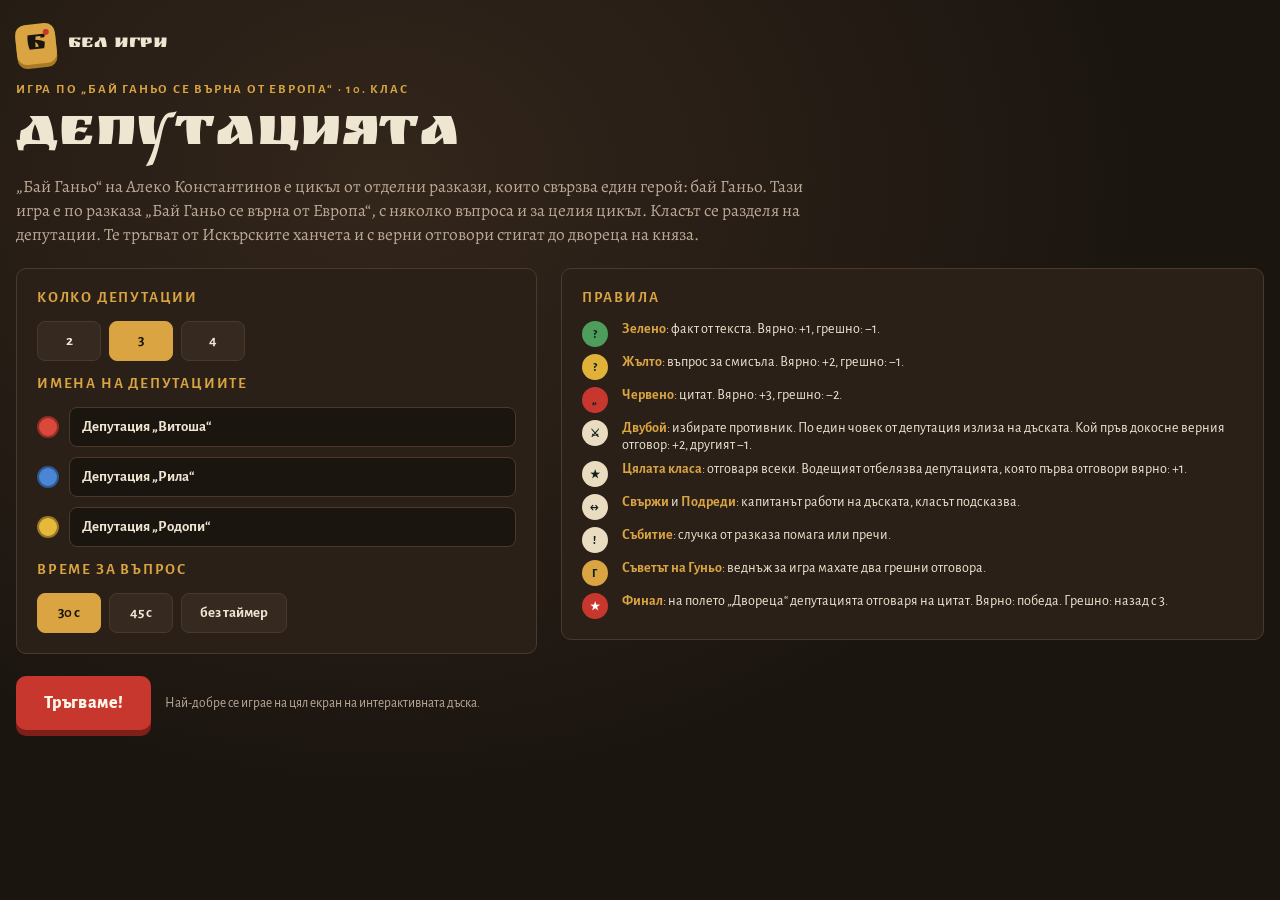
==== commit 40216d0e: "Игра „Съдбата хлопа“ по „Cis moll“ и връщане на тъмния дизайн на сайта - cis-moll/: 45 въпроса, 3 „С" ====
--- a/bai-ganyo/index.html
+++ b/bai-ganyo/index.html
@@ -197,19 +197,18 @@
 [hidden] { display: none !important; }
 body { margin: 0; }
 /* site logo, same as on beligri.org pages */
-.logo { justify-self: start; display: inline-flex; align-items: center; gap: 10px; color: var(--linen); text-decoration: none; margin-bottom: 10px; }
-.logo-mark { width: 36px; height: 36px; flex: none; transition: transform .35s cubic-bezier(.3,1.6,.5,1); }
-.logo:hover .logo-mark { transform: rotate(90deg); }
-.logo-word { font-size: 1.3rem; line-height: 1; }
-.logo-word b { font-family: var(--font-display); font-weight: 400; color: #e2584a; }
-.logo-word i { font-family: var(--font-text); font-weight: 700; }
+.logo { justify-self: start; display: inline-flex; align-items: center; gap: 12px; color: var(--linen); text-decoration: none; margin-bottom: 8px; }
+.logo-mark { position: relative; display: grid; place-items: center; width: 40px; height: 40px; border-radius: 10px; background: var(--brass); color: var(--ink); font-family: var(--font-display); font-size: 29px; line-height: 1; padding-top: 3px; transform: rotate(-6deg); box-shadow: 0 4px 0 #a87a26; transition: transform .2s; }
+.logo-mark::after { content: ""; position: absolute; top: 6px; right: 6px; width: 6px; height: 6px; border-radius: 50%; background: var(--flag); }
+.logo:hover .logo-mark { transform: rotate(6deg); }
+.logo-word { font-family: var(--font-display); font-size: 1.2rem; }
 </style>
 </head>
 <body>
 <!-- ============ SETUP ============ -->
 <section id="setup">
   <div class="title-block">
-    <a class="logo" href="/" aria-label="БЕЛ игри, към началото"><svg class="logo-mark" viewBox="0 0 40 40" aria-hidden="true"><rect x="7" y="7" width="26" height="26" rx="4" transform="rotate(45 20 20)" fill="#c8372d"/><g fill="#efe6d2"><rect x="18" y="18" width="4" height="4" transform="rotate(45 20 20)"/><rect x="18" y="8" width="4" height="4" transform="rotate(45 20 10)"/><rect x="18" y="28" width="4" height="4" transform="rotate(45 20 30)"/><rect x="8" y="18" width="4" height="4" transform="rotate(45 10 20)"/><rect x="28" y="18" width="4" height="4" transform="rotate(45 30 20)"/></g></svg><span class="logo-word"><b>БЕЛ</b> <i>игри</i></span></a>
+    <a class="logo" href="/" aria-label="БЕЛ игри, към началото"><span class="logo-mark" aria-hidden="true">Б</span><span class="logo-word">БЕЛ игри</span></a>
     <span class="eyebrow">Игра по „Бай Ганьо се върна от Европа“ · 10. клас</span>
     <h1>Депутацията</h1>
     <p>„Бай Ганьо“ на Алеко Константинов е цикъл от отделни разкази, които свързва един герой: бай Ганьо. Тази игра е по разказа „Бай Ганьо се върна от Европа“, с няколко въпроса и за целия цикъл. Класът се разделя на депутации. Те тръгват от Искърските ханчета и с верни отговори стигат до двореца на княза.</p>
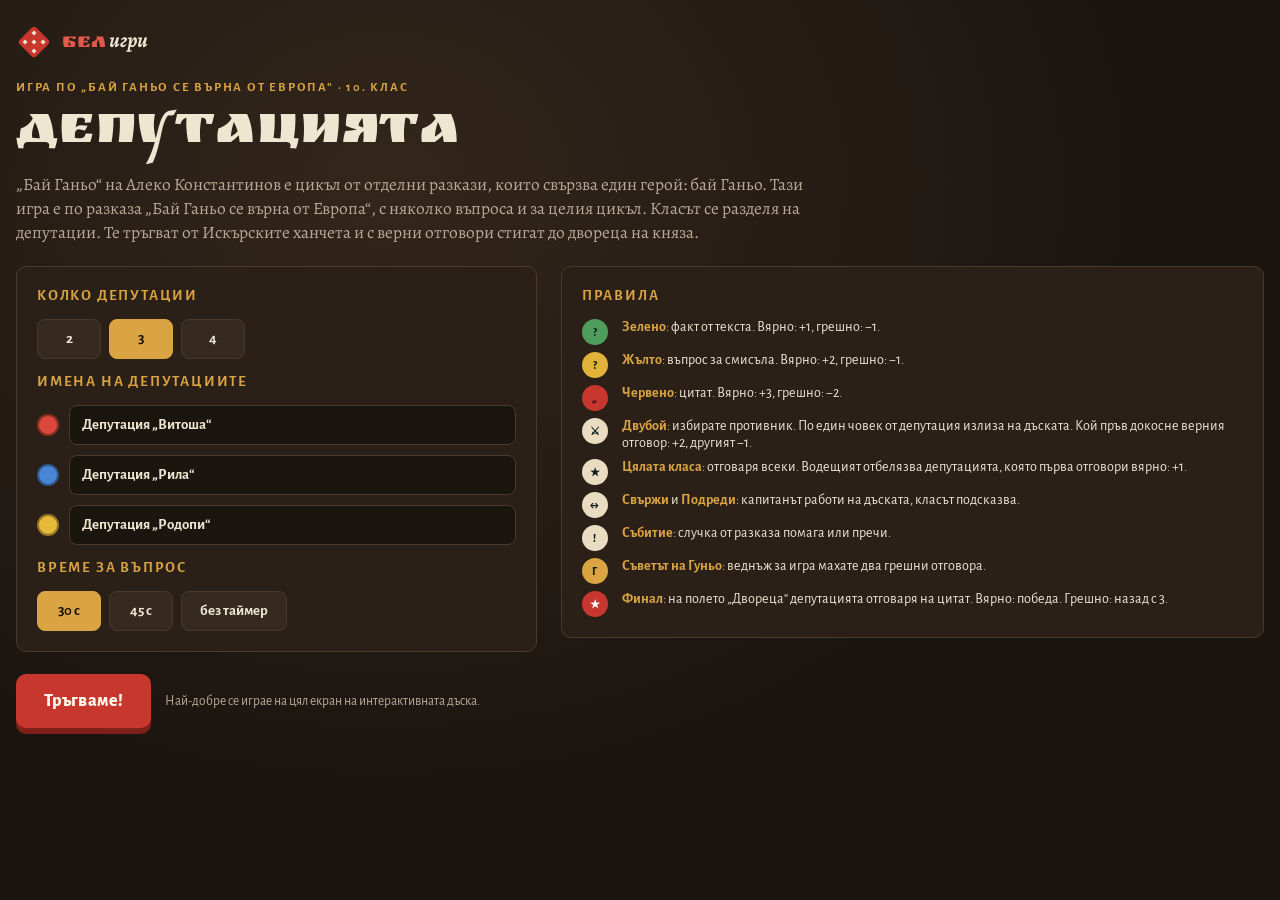
==== commit 8e3d33a1: "Връщане към състоянието преди играта по „Cis moll“ Отменя 40216d0: без cis-moll/, сайтът отново е в " ====
--- a/bai-ganyo/index.html
+++ b/bai-ganyo/index.html
@@ -197,18 +197,19 @@
 [hidden] { display: none !important; }
 body { margin: 0; }
 /* site logo, same as on beligri.org pages */
-.logo { justify-self: start; display: inline-flex; align-items: center; gap: 12px; color: var(--linen); text-decoration: none; margin-bottom: 8px; }
-.logo-mark { position: relative; display: grid; place-items: center; width: 40px; height: 40px; border-radius: 10px; background: var(--brass); color: var(--ink); font-family: var(--font-display); font-size: 29px; line-height: 1; padding-top: 3px; transform: rotate(-6deg); box-shadow: 0 4px 0 #a87a26; transition: transform .2s; }
-.logo-mark::after { content: ""; position: absolute; top: 6px; right: 6px; width: 6px; height: 6px; border-radius: 50%; background: var(--flag); }
-.logo:hover .logo-mark { transform: rotate(6deg); }
-.logo-word { font-family: var(--font-display); font-size: 1.2rem; }
+.logo { justify-self: start; display: inline-flex; align-items: center; gap: 10px; color: var(--linen); text-decoration: none; margin-bottom: 10px; }
+.logo-mark { width: 36px; height: 36px; flex: none; transition: transform .35s cubic-bezier(.3,1.6,.5,1); }
+.logo:hover .logo-mark { transform: rotate(90deg); }
+.logo-word { font-size: 1.3rem; line-height: 1; }
+.logo-word b { font-family: var(--font-display); font-weight: 400; color: #e2584a; }
+.logo-word i { font-family: var(--font-text); font-weight: 700; }
 </style>
 </head>
 <body>
 <!-- ============ SETUP ============ -->
 <section id="setup">
   <div class="title-block">
-    <a class="logo" href="/" aria-label="БЕЛ игри, към началото"><span class="logo-mark" aria-hidden="true">Б</span><span class="logo-word">БЕЛ игри</span></a>
+    <a class="logo" href="/" aria-label="БЕЛ игри, към началото"><svg class="logo-mark" viewBox="0 0 40 40" aria-hidden="true"><rect x="7" y="7" width="26" height="26" rx="4" transform="rotate(45 20 20)" fill="#c8372d"/><g fill="#efe6d2"><rect x="18" y="18" width="4" height="4" transform="rotate(45 20 20)"/><rect x="18" y="8" width="4" height="4" transform="rotate(45 20 10)"/><rect x="18" y="28" width="4" height="4" transform="rotate(45 20 30)"/><rect x="8" y="18" width="4" height="4" transform="rotate(45 10 20)"/><rect x="28" y="18" width="4" height="4" transform="rotate(45 30 20)"/></g></svg><span class="logo-word"><b>БЕЛ</b> <i>игри</i></span></a>
     <span class="eyebrow">Игра по „Бай Ганьо се върна от Европа“ · 10. клас</span>
     <h1>Депутацията</h1>
     <p>„Бай Ганьо“ на Алеко Константинов е цикъл от отделни разкази, които свързва един герой: бай Ганьо. Тази игра е по разказа „Бай Ганьо се върна от Европа“, с няколко въпроса и за целия цикъл. Класът се разделя на депутации. Те тръгват от Искърските ханчета и с верни отговори стигат до двореца на княза.</p>
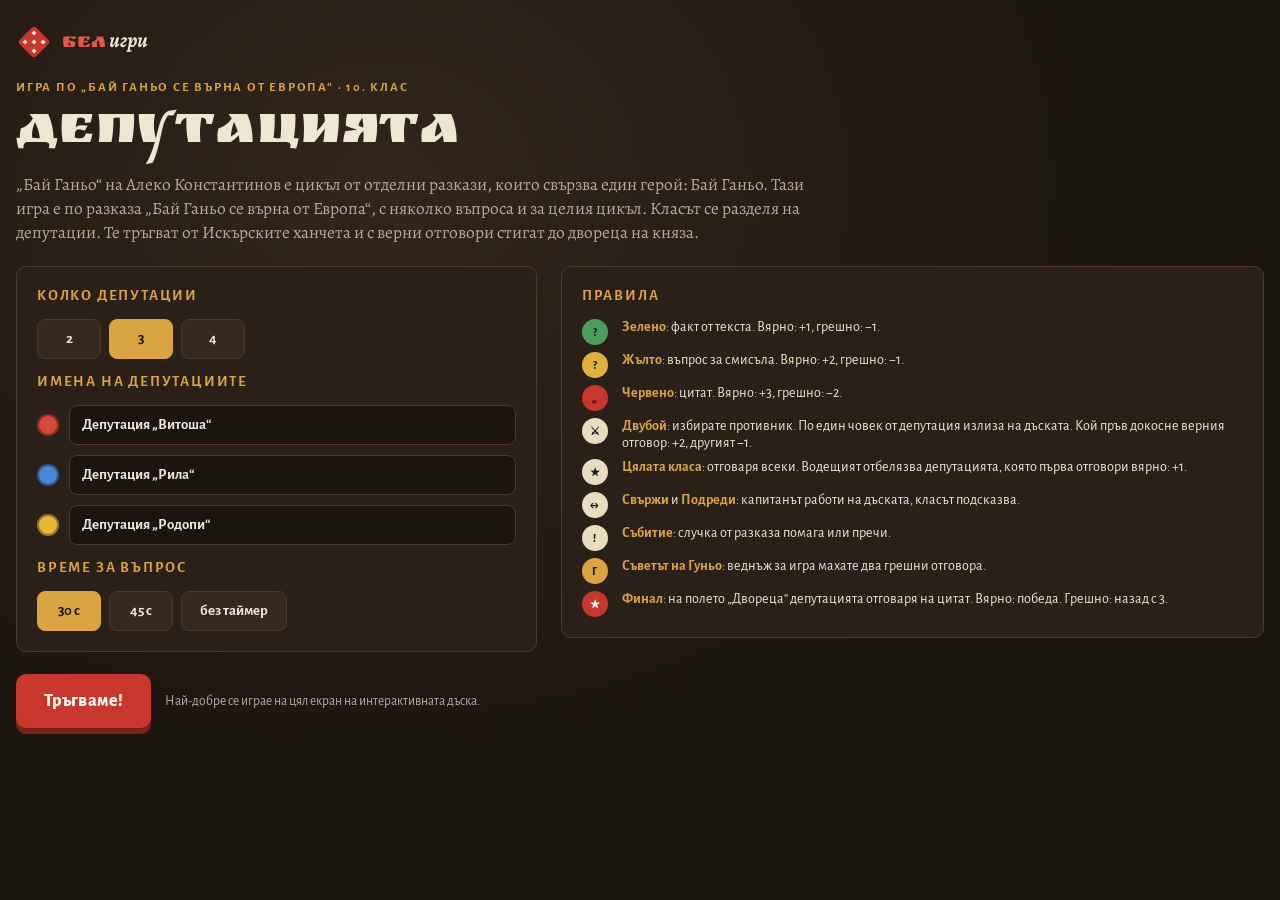
==== commit 1310106b: "„Бай Ганьо“: „Бай“ с главна буква в текстовете на играта Дословните цитати от разказа („Същият бай Г" ====
--- a/bai-ganyo/index.html
+++ b/bai-ganyo/index.html
@@ -212,7 +212,7 @@
     <a class="logo" href="/" aria-label="БЕЛ игри, към началото"><svg class="logo-mark" viewBox="0 0 40 40" aria-hidden="true"><rect x="7" y="7" width="26" height="26" rx="4" transform="rotate(45 20 20)" fill="#c8372d"/><g fill="#efe6d2"><rect x="18" y="18" width="4" height="4" transform="rotate(45 20 20)"/><rect x="18" y="8" width="4" height="4" transform="rotate(45 20 10)"/><rect x="18" y="28" width="4" height="4" transform="rotate(45 20 30)"/><rect x="8" y="18" width="4" height="4" transform="rotate(45 10 20)"/><rect x="28" y="18" width="4" height="4" transform="rotate(45 30 20)"/></g></svg><span class="logo-word"><b>БЕЛ</b> <i>игри</i></span></a>
     <span class="eyebrow">Игра по „Бай Ганьо се върна от Европа“ · 10. клас</span>
     <h1>Депутацията</h1>
-    <p>„Бай Ганьо“ на Алеко Константинов е цикъл от отделни разкази, които свързва един герой: бай Ганьо. Тази игра е по разказа „Бай Ганьо се върна от Европа“, с няколко въпроса и за целия цикъл. Класът се разделя на депутации. Те тръгват от Искърските ханчета и с верни отговори стигат до двореца на княза.</p>
+    <p>„Бай Ганьо“ на Алеко Константинов е цикъл от отделни разкази, които свързва един герой: Бай Ганьо. Тази игра е по разказа „Бай Ганьо се върна от Европа“, с няколко въпроса и за целия цикъл. Класът се разделя на депутации. Те тръгват от Искърските ханчета и с верни отговори стигат до двореца на княза.</p>
   </div>
   <div class="setup-grid">
     <div class="box">
@@ -294,30 +294,30 @@
    ===================================================================== */
 const QUESTIONS = [
   // ---- Цикълът „Бай Ганьо“
-  { t:'g', k:['cikal'], q:'Какво представлява „Бай Ганьо“ на Алеко Константинов?', o:['Цикъл от отделни разкази с един и същ герой','Роман в три части с един сюжет','Поема в песни','Комедия в пет действия'], a:0, n:'Всеки разказ е завършена история. Обединява ги героят: бай Ганьо.', ch:'Цикълът „Бай Ганьо“' },
-  { t:'g', k:['podzaglavie'], q:'Какво е подзаглавието на цикъла „Бай Ганьо“?', o:['„Невероятни разкази за един съвременен българин“','„Записки по българските въстания“','„Разкази за едно пътуване“','„Сцени из живота на един депутат“'], a:0, n:'Подзаглавието подсказва, че бай Ганьо е съвременник на автора, а разказите са „невероятни“, но за нещо истинско.', ch:'Цикълът „Бай Ганьо“' },
-  { t:'y', k:['cikal'], q:'Какво свързва отделните разкази в цикъла „Бай Ганьо“?', o:['Един и същ герой: бай Ганьо','Един и същ разказвач','Едно и също място','Една и съща година'], a:0, n:'Разказите се разказват от различни хора в една компания приятели, но героят винаги е бай Ганьо.', ch:'Цикълът „Бай Ганьо“' },
-  { t:'y', k:['povrat'], q:'С какво разказът „Бай Ганьо се върна от Европа“ променя цикъла?', o:['Героят се връща в България и влиза в политиката','Героят тръгва за пръв път в чужбина','Героят умира','Героят става учител'], a:0, n:'Първите разкази са за пътуването из Европа. С този разказ започват разказите за бай Ганьо в българския обществен живот.', ch:'Цикълът „Бай Ганьо“' },
-  { t:'y', k:['evropa'], q:'Кои по-ранни разкази от цикъла припомня бай Ганьо, когато се хвали пред Гуньо?', o:['„Бай Ганьо у Иречека“ и „Бай Ганьо в Дрезден“','„Бай Ганьо журналист“ и „Бай Ганьо прави избори“','„Бай Ганьо в Русия“ и „Бай Ганьо в Швейцария“','Никои, той не говори за Европа'], a:0, n:'„Туй Иречек-Миречек… зяпнали са ме слушали“ и „мен англичани, мен американци ихтибар са ми правили в Дрезден“.', ch:'Разказът: новият адрес' },
+  { t:'g', k:['cikal'], q:'Какво представлява „Бай Ганьо“ на Алеко Константинов?', o:['Цикъл от отделни разкази с един и същ герой','Роман в три части с един сюжет','Поема в песни','Комедия в пет действия'], a:0, n:'Всеки разказ е завършена история. Обединява ги героят: Бай Ганьо.', ch:'Цикълът „Бай Ганьо“' },
+  { t:'g', k:['podzaglavie'], q:'Какво е подзаглавието на цикъла „Бай Ганьо“?', o:['„Невероятни разкази за един съвременен българин“','„Записки по българските въстания“','„Разкази за едно пътуване“','„Сцени из живота на един депутат“'], a:0, n:'Подзаглавието подсказва, че Бай Ганьо е съвременник на автора, а разказите са „невероятни“, но за нещо истинско.', ch:'Цикълът „Бай Ганьо“' },
+  { t:'y', k:['cikal'], q:'Какво свързва отделните разкази в цикъла „Бай Ганьо“?', o:['Един и същ герой: Бай Ганьо','Един и същ разказвач','Едно и също място','Една и съща година'], a:0, n:'Разказите се разказват от различни хора в една компания приятели, но героят винаги е Бай Ганьо.', ch:'Цикълът „Бай Ганьо“' },
+  { t:'y', k:['povrat'], q:'С какво разказът „Бай Ганьо се върна от Европа“ променя цикъла?', o:['Героят се връща в България и влиза в политиката','Героят тръгва за пръв път в чужбина','Героят умира','Героят става учител'], a:0, n:'Първите разкази са за пътуването из Европа. С този разказ започват разказите за Бай Ганьо в българския обществен живот.', ch:'Цикълът „Бай Ганьо“' },
+  { t:'y', k:['evropa'], q:'Кои по-ранни разкази от цикъла припомня Бай Ганьо, когато се хвали пред Гуньо?', o:['„Бай Ганьо у Иречека“ и „Бай Ганьо в Дрезден“','„Бай Ганьо журналист“ и „Бай Ганьо прави избори“','„Бай Ганьо в Русия“ и „Бай Ганьо в Швейцария“','Никои, той не говори за Европа'], a:0, n:'„Туй Иречек-Миречек… зяпнали са ме слушали“ и „мен англичани, мен американци ихтибар са ми правили в Дрезден“.', ch:'Разказът: новият адрес' },
 
   // ---- Началото и Искърските ханчета
-  { t:'g', k:['novina'], q:'Кой донася на компанията новината, че бай Ганьо се е върнал от Европа?', o:['Марк Аврелий','Арпакаш','Мойше','Ожилката'], a:0, n:'„Чухте ли новината?“, извиква Марк Аврелий, щом влиза запъхтян в стаята. После той разказва цялата история.', ch:'Разказът: началото' },
-  { t:'g', k:['hancheta'], q:'Къде Марк Аврелий среща бай Ганьо?', o:['При Искърските ханчета, към Враждебна','В кафене „Панаха“ в София','На гарата във Виена','В двореца на княза'], a:0, n:'В неделя той отива там с Герванича и вижда как пристига файтонът на бай Ганьо.', ch:'Разказът: при ханчетата' },
-  { t:'g', k:['vratovruzka'], q:'Какво ново има в бай Ганьо след Европа?', o:['Вратовръзка','Цилиндър','Бастун','Очила'], a:0, n:'„Същият бай Ганьо… с тая разлика само, че си турил вратовръзка.“', ch:'Разказът: при ханчетата' },
-  { t:'g', k:['sputnici'], q:'С кого пътува бай Ганьо?', o:['С бай Михал и Гуньо','С Марк Аврелий и Герванича','С Арпакаш и Мойше','Сам'], a:0, n:'Тримата са депутация: Ганьо Балкански, Михал Михалев и Гуньо Килипирчиков.', ch:'Разказът: при ханчетата' },
-  { t:'g', k:['deputacia'], q:'Защо бай Ганьо и другарите му пътуват към София?', o:['Да молят княза да не приема оставката на Стамболов','Да купят стока за дюкяна','Да гласуват на избори','Да видят Витоша'], a:0, n:'Носят адрес от името на „11 000 най-видни граждани“: „Сакън, Ваше Царско Височество!“', ch:'Разказът: при ханчетата' },
+  { t:'g', k:['novina'], q:'Кой донася на компанията новината, че Бай Ганьо се е върнал от Европа?', o:['Марк Аврелий','Арпакаш','Мойше','Ожилката'], a:0, n:'„Чухте ли новината?“, извиква Марк Аврелий, щом влиза запъхтян в стаята. После той разказва цялата история.', ch:'Разказът: началото' },
+  { t:'g', k:['hancheta'], q:'Къде Марк Аврелий среща Бай Ганьо?', o:['При Искърските ханчета, към Враждебна','В кафене „Панаха“ в София','На гарата във Виена','В двореца на княза'], a:0, n:'В неделя той отива там с Герванича и вижда как пристига файтонът на Бай Ганьо.', ch:'Разказът: при ханчетата' },
+  { t:'g', k:['vratovruzka'], q:'Какво ново има в Бай Ганьо след Европа?', o:['Вратовръзка','Цилиндър','Бастун','Очила'], a:0, n:'„Същият бай Ганьо… с тая разлика само, че си турил вратовръзка.“', ch:'Разказът: при ханчетата' },
+  { t:'g', k:['sputnici'], q:'С кого пътува Бай Ганьо?', o:['С Бай Михал и Гуньо','С Марк Аврелий и Герванича','С Арпакаш и Мойше','Сам'], a:0, n:'Тримата са депутация: Ганьо Балкански, Михал Михалев и Гуньо Килипирчиков.', ch:'Разказът: при ханчетата' },
+  { t:'g', k:['deputacia'], q:'Защо Бай Ганьо и другарите му пътуват към София?', o:['Да молят княза да не приема оставката на Стамболов','Да купят стока за дюкяна','Да гласуват на избори','Да видят Витоша'], a:0, n:'Носят адрес от името на „11 000 най-видни граждани“: „Сакън, Ваше Царско Височество!“', ch:'Разказът: при ханчетата' },
   { t:'g', k:['armagani'], q:'Какво носи депутацията в дисагите?', o:['Мускали, армагани за големеца','Пари за изборите','Вестници','Книги за училището'], a:0, n:'„Гледай да не ги блъснеш някъде, да не строшиш мускалите, зере няма с какво да се отсрамим пред… оногова.“', ch:'Разказът: при ханчетата' },
-  { t:'y', k:['vratovruzka'], q:'Какво показва вратовръзката на бай Ганьо след Европа?', o:['Европа го е променила само отвън','Станал е истински европеец','Иска да се хареса на княза','Забравил е България'], a:0, n:'Той е „същият бай Ганьо“, само с вратовръзка и с „чувство на собствено достойнство и преимущество пред окръжающите“.', ch:'Разказът: при ханчетата' },
-  { t:'y', k:['prater'], q:'Защо бай Ганьо въздиша „Ех, Пратер, Пратер!“?', o:['Иска да покаже, че е видял свят и стои над другите','Липсват му приятелите от Виена','Не харесва Витоша','Иска да заведе другарите си там'], a:0, n:'Пратер е голям парк във Виена. Бай Ганьо гледа отвисоко своите „невежи спътници“: „Живи да ви оплача аз вас.“', ch:'Разказът: при ханчетата' },
-  { t:'y', k:['apatiya'], q:'Защо Марк Аврелий говори дълго за кафенетата и за Витоша?', o:['Ядосан е на апатията и застоя на хората около себе си','Иска да продаде вила','Хвали бай Ганьо','Обяснява пътя до Враждебна'], a:0, n:'„Просто яд ме е, като гледам каква апатия ни е вдървила.“ Чужденците работят шест дни, а седмия се радват на природата.', ch:'Разказът: началото' },
+  { t:'y', k:['vratovruzka'], q:'Какво показва вратовръзката на Бай Ганьо след Европа?', o:['Европа го е променила само отвън','Станал е истински европеец','Иска да се хареса на княза','Забравил е България'], a:0, n:'Той е „същият бай Ганьо“, само с вратовръзка и с „чувство на собствено достойнство и преимущество пред окръжающите“.', ch:'Разказът: при ханчетата' },
+  { t:'y', k:['prater'], q:'Защо Бай Ганьо въздиша „Ех, Пратер, Пратер!“?', o:['Иска да покаже, че е видял свят и стои над другите','Липсват му приятелите от Виена','Не харесва Витоша','Иска да заведе другарите си там'], a:0, n:'Пратер е голям парк във Виена. Бай Ганьо гледа отвисоко своите „невежи спътници“: „Живи да ви оплача аз вас.“', ch:'Разказът: при ханчетата' },
+  { t:'y', k:['apatiya'], q:'Защо Марк Аврелий говори дълго за кафенетата и за Витоша?', o:['Ядосан е на апатията и застоя на хората около себе си','Иска да продаде вила','Хвали Бай Ганьо','Обяснява пътя до Враждебна'], a:0, n:'„Просто яд ме е, като гледам каква апатия ни е вдървила.“ Чужденците работят шест дни, а седмия се радват на природата.', ch:'Разказът: началото' },
 
   // ---- Вестникът
   { t:'g', k:['vestnik'], q:'Какъв вестник има в кръчмата?', o:['„Свободно слово“','„Свобода“','„Знаме“','„Независимост“'], a:0, n:'Бай Ганьо пита „„Свобода“ ли?“, а слугата отговаря: „„Свободно слово“, господине.“', ch:'Разказът: вестникът' },
   { t:'g', k:['dete'], q:'Какво пее момченцето пред кръчмата?', o:['„Долу Стамболов!“','„Шуми Марица“ с истинските думи','„Зелен листец“','Църковна песен'], a:0, n:'То пее „Долу Стамболов!“ по мелодията на „Шуми Марица“, а хората наоколо се смеят и ръкопляскат.', ch:'Разказът: вестникът' },
   { t:'g', k:['strazhar'], q:'Кой минава по шосето, докато младежите викат „Долу!“?', o:['Конен полицейски стражар','Князът с файтон','Онбашията','Иречек'], a:0, n:'Стражарят не вади шашката, а се усмихва добродушно. Това стряска депутацията повече, отколкото би я стреснал вулкан на Витоша.', ch:'Разказът: вестникът' },
-  { t:'g', k:['zelen'], q:'Каква песен си свири бай Ганьо, докато се промъква към вестника?', o:['„Зелен листец“','„Шуми Марица“','„Снощи си минах край Севлиево“','„Долу Стамболов“'], a:0, n:'Той я усилва, „за да заглуши шума на вестника“.', ch:'Разказът: вестникът' },
-  { t:'g', k:['konyak'], q:'Какво изпуска бай Ганьо до тезгяха?', o:['Бутилка коняк','Чашата с чай','Дисагите','Вестника'], a:0, n:'Чете „Падна Стамбол…“ и „сърцето на Ганя падна в ботушите му“.', ch:'Разказът: вестникът' },
-  { t:'g', k:['padna'], q:'Какво научава бай Ганьо от вестника?', o:['Стамболов е паднал, на власт е Стоилов','Князът е абдикирал','Започнала е война','Ще има избори'], a:0, n:'„Стамболов ефенди боклатмъш! Стоилов сега…“', ch:'Разказът: вестникът' },
+  { t:'g', k:['zelen'], q:'Каква песен си свири Бай Ганьо, докато се промъква към вестника?', o:['„Зелен листец“','„Шуми Марица“','„Снощи си минах край Севлиево“','„Долу Стамболов“'], a:0, n:'Той я усилва, „за да заглуши шума на вестника“.', ch:'Разказът: вестникът' },
+  { t:'g', k:['konyak'], q:'Какво изпуска Бай Ганьо до тезгяха?', o:['Бутилка коняк','Чашата с чай','Дисагите','Вестника'], a:0, n:'Чете „Падна Стамбол…“ и „сърцето на Ганя падна в ботушите му“.', ch:'Разказът: вестникът' },
+  { t:'g', k:['padna'], q:'Какво научава Бай Ганьо от вестника?', o:['Стамболов е паднал, на власт е Стоилов','Князът е абдикирал','Започнала е война','Ще има избори'], a:0, n:'„Стамболов ефенди боклатмъш! Стоилов сега…“', ch:'Разказът: вестникът' },
   { t:'y', k:['strazhar'], q:'Защо спокойният стражар стряска депутацията?', o:['Разбират, че властта се е сменила','Мислят, че ще ги арестува','Той е техен познат','Носи писмо от княза'], a:0, n:'Щом стражарят не наказва викащите „Долу Стамболов!“, значи Стамболов вече не е силен.', ch:'Разказът: вестникът' },
   { t:'y', k:['opleskahme'], q:'Какво значи „Оплескахме я ний нея!“?', o:['Сбъркали са, като са застанали на страната на падналата власт','Изцапали са дрехите си','Изпуснали са файтона','Забравили са армаганите'], a:0, n:'Те пътуват да защитят Стамболов точно когато той пада.', ch:'Разказът: вестникът' },
 
@@ -325,30 +325,30 @@
   { t:'g', k:['11000'], q:'Колко души всъщност са подписали адреса на „11 000 най-видни граждани“?', o:['Единадесет','Сто и единадесет','Хиляда','Единадесет хиляди'], a:0, n:'„Махни хилядите, колко остава?“ „Единадесет души.“ Бай Михал ги е събирал със стражар.', ch:'Разказът: новият адрес' },
   { t:'g', k:['adres2'], q:'Кой пише новия адрес до княза?', o:['Гуньо','Бай Ганьо','Бай Михал','Марк Аврелий'], a:0, n:'Гуньо, „едно парче адвокатин“, обръща стария адрес наопаки.', ch:'Разказът: новият адрес' },
   { t:'y', k:['adres2'], q:'Защо депутацията пише адреса „наопаки“?', o:['За да се хареса на новата власт','За да се пошегува с княза','Защото старият е изгубен','Защото Гуньо не харесва стила'], a:0, n:'Същите хора за минути сменят хвалбите с ругатни. Така Алеко осмива нагаждането към всяка власт.', ch:'Разказът: новият адрес' },
-  { t:'y', k:['latinski'], q:'Защо Гуньо оставя „O tempora, o mores!“ без промяна?', o:['Празната фраза става навсякъде, каквото и да се твърди','Защото е измислена от княза','Защото бай Ганьо я е написал','Защото е най-важната част от адреса'], a:0, n:'„То, дето и да го туриш, все си е на мястото…“ Красивите думи нямат смисъл за тях.', ch:'Разказът: новият адрес' },
-  { t:'y', k:['vyatar'], q:'Защо бай Ганьо иска да пише „и тъй, и тъй“ за русите и немците?', o:['Не знае накъде ще тръгне новата власт и иска да угоди на всички','Обича и русите, и немците','Така го е учил Иречек','Иска да обиди княза'], a:0, n:'„Като не знаем още какъв вятър вее, да турим и тъй, и тъй.“', ch:'Разказът: новият адрес' },
-  { t:'y', k:['gospodin'], q:'Защо бай Ганьо иска в адреса да пише „господин Ганьо“?', o:['Да изглежда по-важен пред княза','Защото е забравил фамилията си','Защото така се пише във Виена','За да не го познаят'], a:0, n:'„Да види княза, че не сме някоя долна работа хора.“', ch:'Разказът: новият адрес' },
+  { t:'y', k:['latinski'], q:'Защо Гуньо оставя „O tempora, o mores!“ без промяна?', o:['Празната фраза става навсякъде, каквото и да се твърди','Защото е измислена от княза','Защото Бай Ганьо я е написал','Защото е най-важната част от адреса'], a:0, n:'„То, дето и да го туриш, все си е на мястото…“ Красивите думи нямат смисъл за тях.', ch:'Разказът: новият адрес' },
+  { t:'y', k:['vyatar'], q:'Защо Бай Ганьо иска да пише „и тъй, и тъй“ за русите и немците?', o:['Не знае накъде ще тръгне новата власт и иска да угоди на всички','Обича и русите, и немците','Така го е учил Иречек','Иска да обиди княза'], a:0, n:'„Като не знаем още какъв вятър вее, да турим и тъй, и тъй.“', ch:'Разказът: новият адрес' },
+  { t:'y', k:['gospodin'], q:'Защо Бай Ганьо иска в адреса да пише „господин Ганьо“?', o:['Да изглежда по-важен пред княза','Защото е забравил фамилията си','Защото така се пише във Виена','За да не го познаят'], a:0, n:'„Да види княза, че не сме някоя долна работа хора.“', ch:'Разказът: новият адрес' },
 
   // ---- Краят
-  { t:'g', k:['telegrama'], q:'Какво съобщава телеграмата от града на депутацията?', o:['Че бай Ганьо и другарите му са самозвана депутация','Че бай Ганьо е избран за депутат','Че Стамболов се връща на власт','Че мускалите са пристигнали'], a:0, n:'Подписана е от „хиляди“ граждани, които пращат към столицата истинските народни избраници.', ch:'Разказът: краят' },
-  { t:'g', k:['hotel'], q:'Какво намира Марк Аврелий в хотела на бай Ганьо?', o:['Празна стая и задраскано писмо до вестник','Бай Ганьо, който спи','Дисагите с мускалите','Новия адрес до княза'], a:0, n:'Депутацията е заминала. На масата има писмо, в което думите са зачерквани и сменяни с противоположни.', ch:'Разказът: краят' },
+  { t:'g', k:['telegrama'], q:'Какво съобщава телеграмата от града на депутацията?', o:['Че Бай Ганьо и другарите му са самозвана депутация','Че Бай Ганьо е избран за депутат','Че Стамболов се връща на власт','Че мускалите са пристигнали'], a:0, n:'Подписана е от „хиляди“ граждани, които пращат към столицата истинските народни избраници.', ch:'Разказът: краят' },
+  { t:'g', k:['hotel'], q:'Какво намира Марк Аврелий в хотела на Бай Ганьо?', o:['Празна стая и задраскано писмо до вестник','Бай Ганьо, който спи','Дисагите с мускалите','Новия адрес до княза'], a:0, n:'Депутацията е заминала. На масата има писмо, в което думите са зачерквани и сменяни с противоположни.', ch:'Разказът: краят' },
   { t:'y', k:['pismo'], q:'Какво показва зачеркнатото писмо в хотела?', o:['Бай Ганьо се колебае на чия страна да застане','Бай Ганьо не може да пише','Бай Ганьо се разкайва','Бай Ганьо пише роман'], a:0, n:'„Патриоти“ е зачеркнато и сменено с „пладнешки хайдути“, а после пак с „патриоти“.', ch:'Разказът: краят' },
 
   // ---- Цитати (червени)
-  { t:'r', k:['novina'], quote:'„Бай Ганьо се върнал от Европа!“', q:'Кой носи тази новина на компанията?', o:['Марк Аврелий','Бай Михал','Гуньо','Герванич'], a:0, n:'С тази новина започва разказът. Марк Аврелий е видял бай Ганьо при Искърските ханчета.', ch:'Разказът: началото' },
-  { t:'r', k:['apatiya'], quote:'„Работи шест дни — седмия гуляй!“', q:'За кого говори Марк Аврелий?', o:['За чужденците занаятчии при Искърските ханчета','За бай Ганьо и другарите му','За приятелите си от кафенето','За депутацията'], a:0, n:'Тенекеджии, железари, дърводелци с целите си семейства. Марк Аврелий ги дава за пример на заседелите в кафенетата.', ch:'Разказът: началото' },
+  { t:'r', k:['novina'], quote:'„Бай Ганьо се върнал от Европа!“', q:'Кой носи тази новина на компанията?', o:['Марк Аврелий','Бай Михал','Гуньо','Герванич'], a:0, n:'С тази новина започва разказът. Марк Аврелий е видял Бай Ганьо при Искърските ханчета.', ch:'Разказът: началото' },
+  { t:'r', k:['apatiya'], quote:'„Работи шест дни — седмия гуляй!“', q:'За кого говори Марк Аврелий?', o:['За чужденците занаятчии при Искърските ханчета','За Бай Ганьо и другарите му','За приятелите си от кафенето','За депутацията'], a:0, n:'Тенекеджии, железари, дърводелци с целите си семейства. Марк Аврелий ги дава за пример на заседелите в кафенетата.', ch:'Разказът: началото' },
   { t:'r', k:['prater'], quote:'„Ех, Пратер, Пратер!“', q:'Кой въздиша така?', o:['Бай Ганьо','Бай Михал','Марк Аврелий','Гуньо'], a:0, n:'Бай Ганьо слиза от файтона и показва, че е видял Виена.', ch:'Разказът: при ханчетата' },
-  { t:'r', k:['prater'], quote:'„Живи да ви оплача аз вас.“', q:'Към кого се обръща бай Ганьо?', o:['Към спътниците си, които не са виждали Европа','Към чужденците на поляната','Към стражаря','Към Гуньо, който сбърка адреса'], a:0, n:'Бай Ганьо смята, че другарите му не могат да разберат „какво нещо е туй Пратера“.', ch:'Разказът: при ханчетата' },
-  { t:'r', k:['golemec'], quote:'„…тука всичко е големеца; замажеш ли му очите — тръгни по бели гащи.“', q:'Какво мисли бай Ганьо за властта?', o:['Че всичко се урежда с подаръци за силния човек','Че князът е справедлив','Че законът е над всички','Че властта не го интересува'], a:0, n:'Затова носи армагани на големеца, а за княза не.', ch:'Разказът: при ханчетата' },
+  { t:'r', k:['prater'], quote:'„Живи да ви оплача аз вас.“', q:'Към кого се обръща Бай Ганьо?', o:['Към спътниците си, които не са виждали Европа','Към чужденците на поляната','Към стражаря','Към Гуньо, който сбърка адреса'], a:0, n:'Бай Ганьо смята, че другарите му не могат да разберат „какво нещо е туй Пратера“.', ch:'Разказът: при ханчетата' },
+  { t:'r', k:['golemec'], quote:'„…тука всичко е големеца; замажеш ли му очите — тръгни по бели гащи.“', q:'Какво мисли Бай Ганьо за властта?', o:['Че всичко се урежда с подаръци за силния човек','Че князът е справедлив','Че законът е над всички','Че властта не го интересува'], a:0, n:'Затова носи армагани на големеца, а за княза не.', ch:'Разказът: при ханчетата' },
   { t:'r', k:['mechka'], quote:'„…мечка страх, мен не страх — ще погледна вестника…“', q:'Кой се окуражава така?', o:['Бай Ганьо','Бай Михал','Гуньо','Слугата'], a:0, n:'Смелостта му стига само дотам, че да чете вестника с „изкривени надясно очи“.', ch:'Разказът: вестникът' },
-  { t:'r', k:['padna'], quote:'„Беше!“', q:'Какво иска да каже бай Ганьо с тази дума?', o:['Стамболов вече не е на власт','Вестникът е стар','Кафето е изпито','Пътят е свършил'], a:0, n:'После добавя: „Свърши се тя!“', ch:'Разказът: вестникът' },
+  { t:'r', k:['padna'], quote:'„Беше!“', q:'Какво иска да каже Бай Ганьо с тази дума?', o:['Стамболов вече не е на власт','Вестникът е стар','Кафето е изпито','Пътят е свършил'], a:0, n:'После добавя: „Свърши се тя!“', ch:'Разказът: вестникът' },
   { t:'r', k:['opleskahme'], quote:'„Оплескахме я ний нея!“', q:'Кой казва това и кога?', o:['Бай Ганьо, когато разбира, че Стамболов е паднал','Бай Михал, когато изпуска мускалите','Гуньо, когато сбърква адреса','Марк Аврелий, когато закъснява'], a:0, n:'Бай Ганьо го повтаря и когато научава от вестника, че работата „е свършена“.', ch:'Разказът: вестникът' },
   { t:'r', k:['adres1'], quote:'„Петвековното ни робство е приятен сън в сравнение с грозния удар…“', q:'От кой текст са тези думи?', o:['От първия адрес, който моли княза да не приема оставката на Стамболов','От новия адрес за Стоилов','От писмото до вестника','От телеграмата на гражданите'], a:0, n:'В новия адрес Гуньо обръща изречението: освобождението „е нищо в сравнение с бляскавото събитие“.', ch:'Разказът: новият адрес' },
-  { t:'r', k:['11000'], quote:'„Махни хилядите, колко остава?“', q:'За какво пита бай Ганьо?', o:['За подписите под адреса','За парите в кесията','За пътя до София','За гостите в кръчмата'], a:0, n:'Под адреса пише „11 000 най-видни граждани“, а те са единадесет души.', ch:'Разказът: новият адрес' },
+  { t:'r', k:['11000'], quote:'„Махни хилядите, колко остава?“', q:'За какво пита Бай Ганьо?', o:['За подписите под адреса','За парите в кесията','За пътя до София','За гостите в кръчмата'], a:0, n:'Под адреса пише „11 000 най-видни граждани“, а те са единадесет души.', ch:'Разказът: новият адрес' },
   { t:'r', k:['adres2'], quote:'„…този Калигула, този Тамерлан на българския небосклон.“', q:'Кого наричат така в новия адрес?', o:['Стамболов','Стоилов','Княза','Бай Ганьо'], a:0, n:'В стария адрес същият човек е „този Цицерон, този Нютон на българския небосклон“.', ch:'Разказът: новият адрес' },
   { t:'r', k:['latinski'], quote:'„O tempora, o mores!“… Туй може да си остане.', q:'Кой решава така, докато пише новия адрес?', o:['Гуньо','Бай Ганьо','Бай Михал','Марк Аврелий'], a:0, n:'„То, дето и да го туриш, все си е на мястото…“', ch:'Разказът: новият адрес' },
-  { t:'r', k:['vyatar'], quote:'„Сега ний, като не знаем още какъв вятър вее, да турим и тъй, и тъй…“', q:'Какво показват тези думи на бай Ганьо?', o:['Готовност да угоди на всяка власт','Смелост да каже истината','Страх от бурята','Любов към природата'], a:0, n:'Депутацията не знае как новата власт ще се отнася към Русия и иска да угоди на всички.', ch:'Разказът: новият адрес' },
-  { t:'r', k:['evropa'], quote:'„Ти знаеш ли, че аз цяла Европа съм изходил?“', q:'На кого крещи бай Ганьо тези думи?', o:['На Гуньо','На бай Михал','На слугата','На файтонджията'], a:0, n:'Гуньо се осмелява да каже, че „хем-хем“ не се говори пред княз.', ch:'Разказът: новият адрес' },
+  { t:'r', k:['vyatar'], quote:'„Сега ний, като не знаем още какъв вятър вее, да турим и тъй, и тъй…“', q:'Какво показват тези думи на Бай Ганьо?', o:['Готовност да угоди на всяка власт','Смелост да каже истината','Страх от бурята','Любов към природата'], a:0, n:'Депутацията не знае как новата власт ще се отнася към Русия и иска да угоди на всички.', ch:'Разказът: новият адрес' },
+  { t:'r', k:['evropa'], quote:'„Ти знаеш ли, че аз цяла Европа съм изходил?“', q:'На кого крещи Бай Ганьо тези думи?', o:['На Гуньо','На Бай Михал','На слугата','На файтонджията'], a:0, n:'Гуньо се осмелява да каже, че „хем-хем“ не се говори пред княз.', ch:'Разказът: новият адрес' },
   { t:'r', k:['pismo'], quote:'„На маймуни ни обърнахте, да ви вземе дявола с маскари…“', q:'Къде са написани тези думи?', o:['Под зачеркнатите редове в писмото в хотела','В адреса до княза','Във вестник „Свободно слово“','В телеграмата от града'], a:0, n:'С тези думи завършва разказът. Бай Ганьо обвинява другите, а не себе си.', ch:'Разказът: краят' }
 ];
 
@@ -361,7 +361,7 @@
   { k:['cikal'], title:'Свържете разказа от цикъла с това, за което разказва', ch:'Цикълът „Бай Ганьо“', pairs:[
     ['„Бай Ганьо пътува“','пътуване с влака из Европа'], ['„Бай Ганьо у Иречека“','гостуване у чешкия учен'], ['„Бай Ганьо се върна от Европа“','депутацията до княза'], ['„Бай Ганьо журналист“','основаване на вестник'] ] },
   { k:['vestnik','dete','zelen','prater'], title:'Свържете името с това, което е в разказа', ch:'„Бай Ганьо се върна от Европа“', pairs:[
-    ['Пратер','паркът във Виена, с който се хвали бай Ганьо'], ['„Свободно слово“','вестникът в кръчмата'], ['„Зелен листец“','песента, която си свири бай Ганьо'], ['„Шуми Марица“','мелодията на песента на момченцето'] ] }
+    ['Пратер','паркът във Виена, с който се хвали Бай Ганьо'], ['„Свободно слово“','вестникът в кръчмата'], ['„Зелен листец“','песента, която си свири Бай Ганьо'], ['„Шуми Марица“','мелодията на песента на момченцето'] ] }
 ];
 
 /* Подреди: елементите са в правилния ред */
